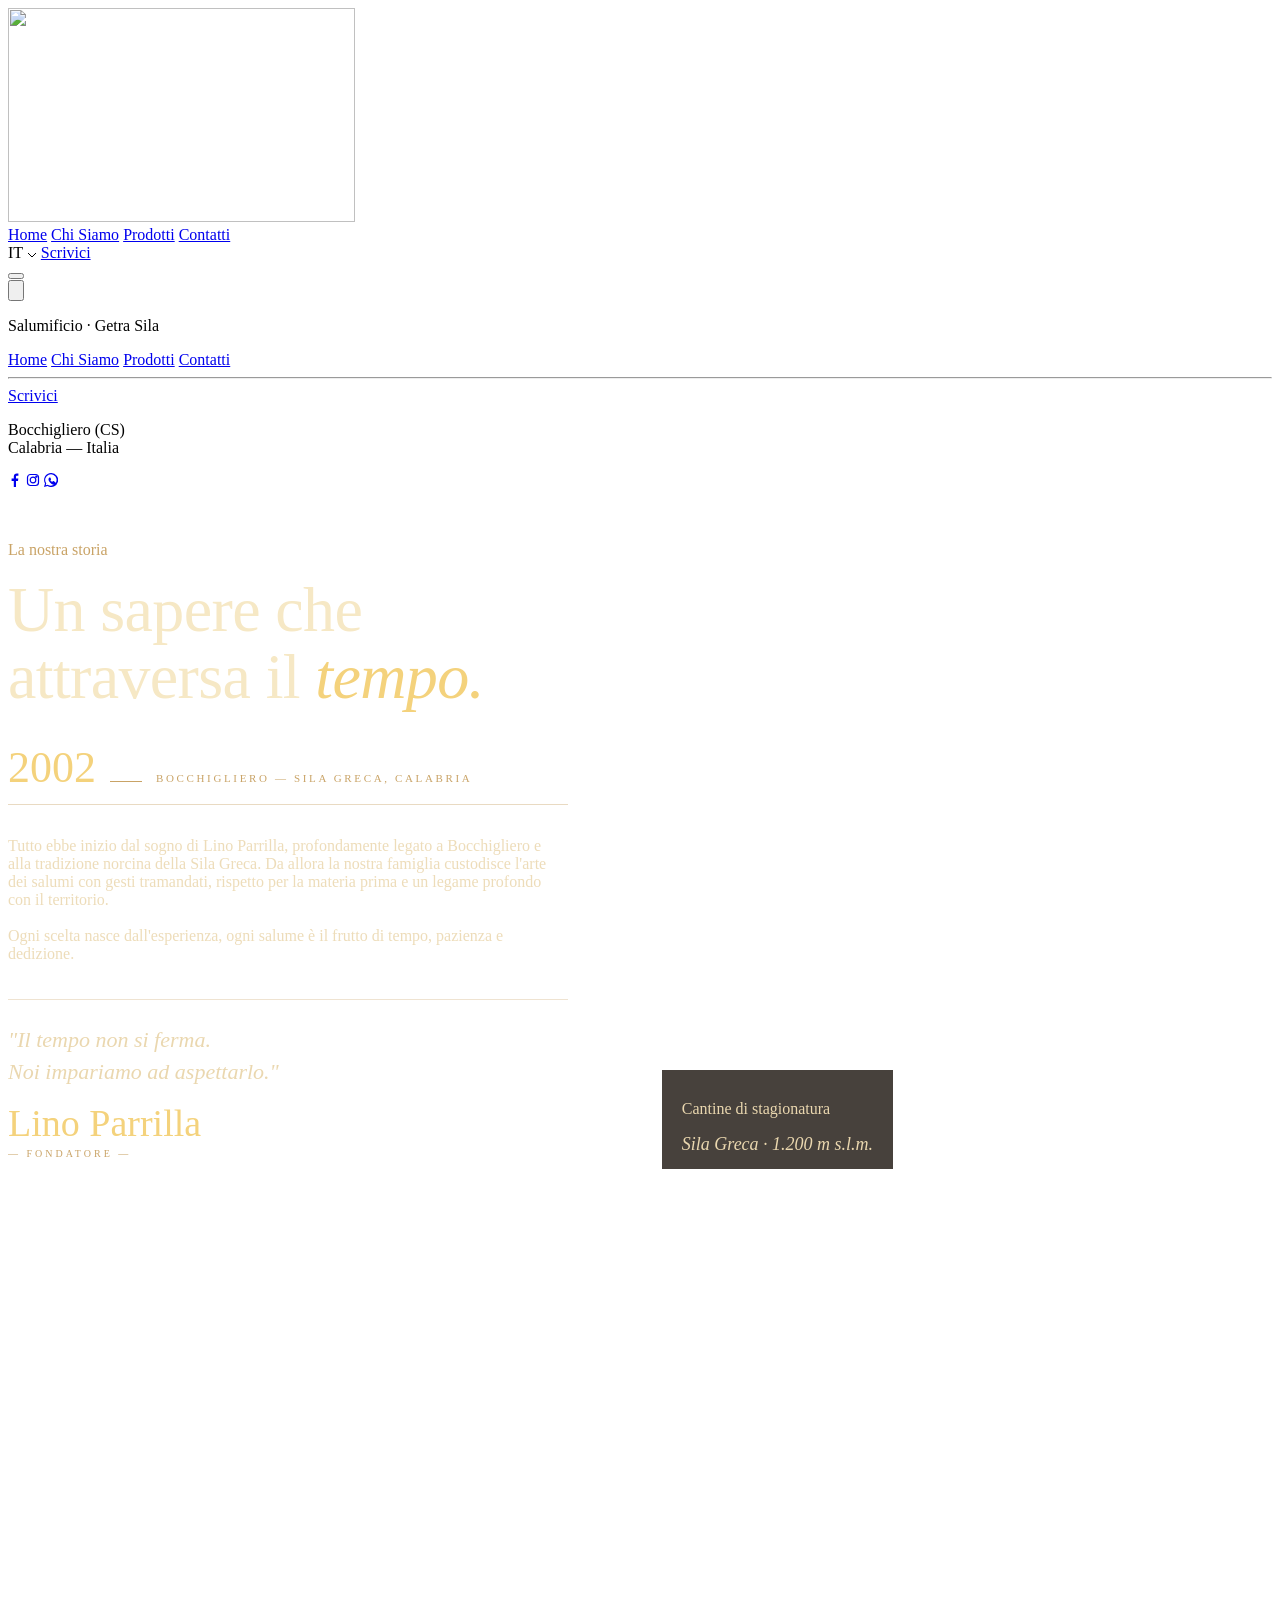
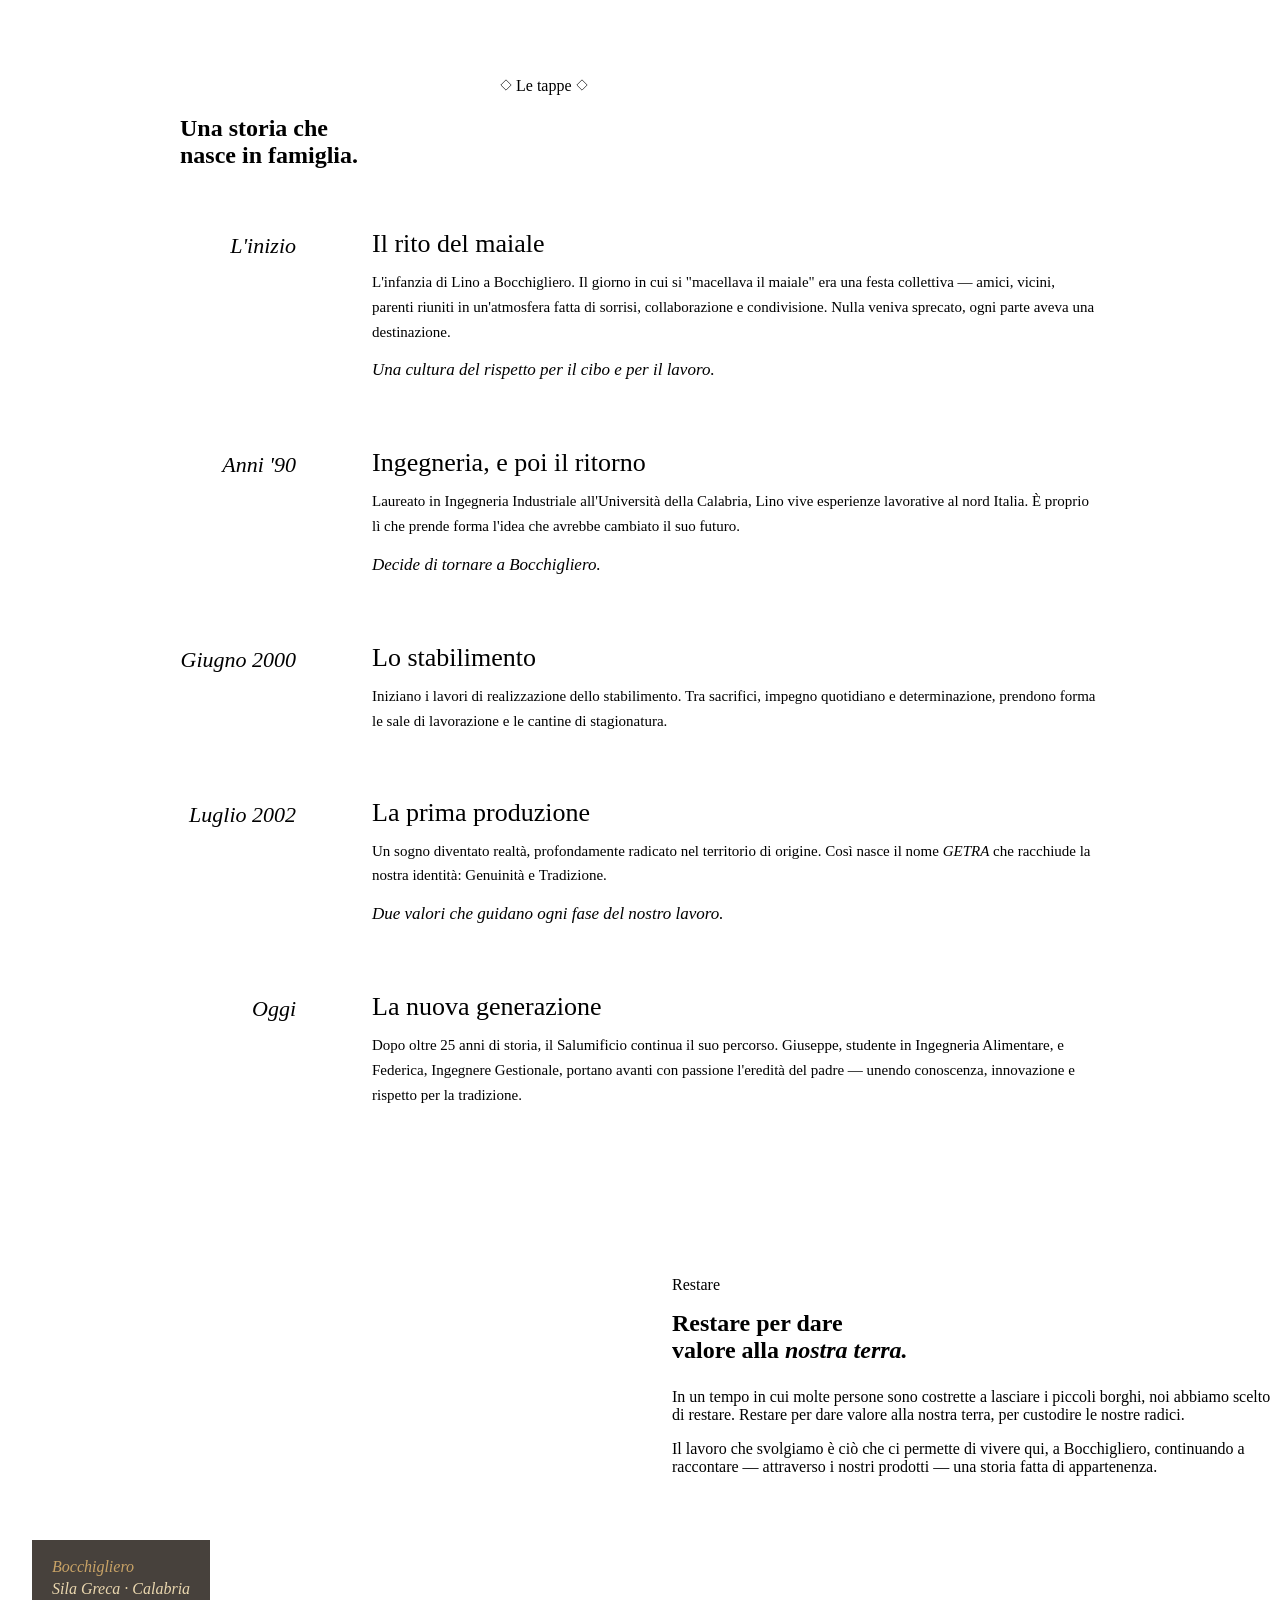
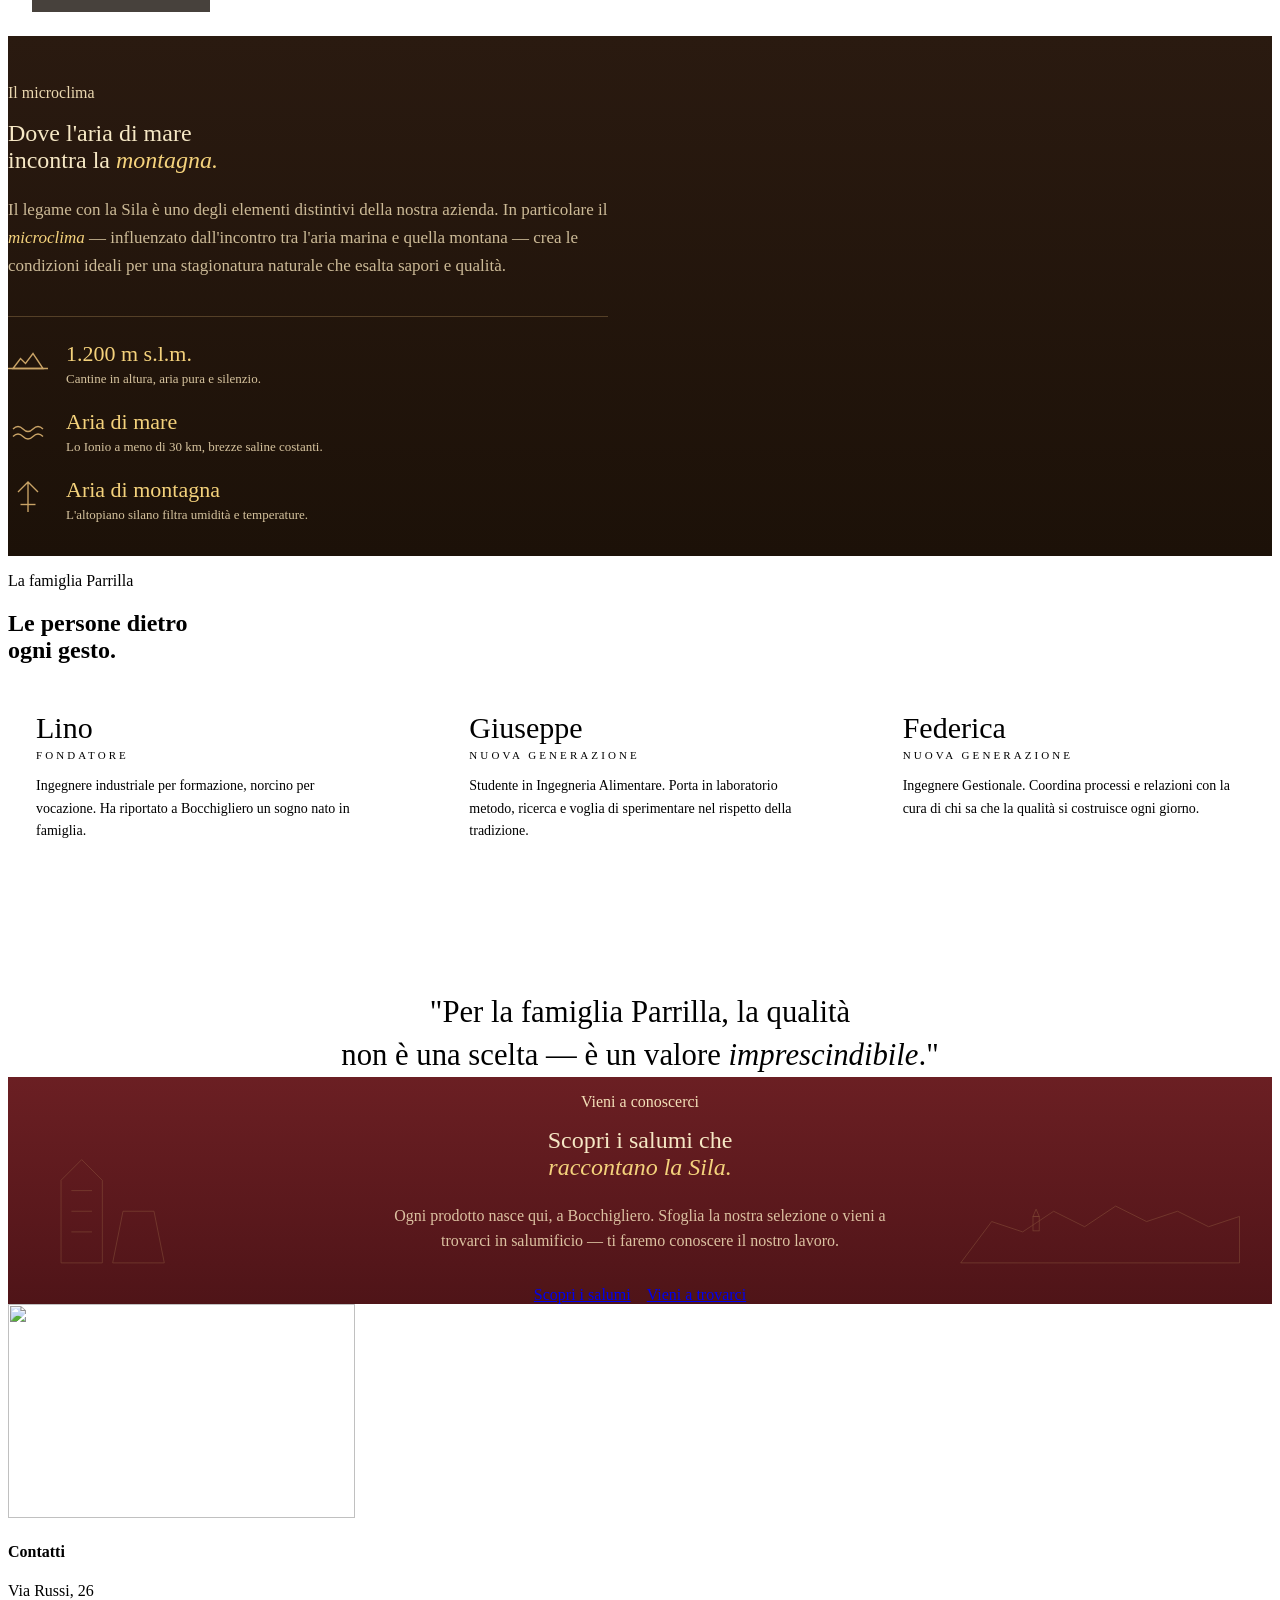
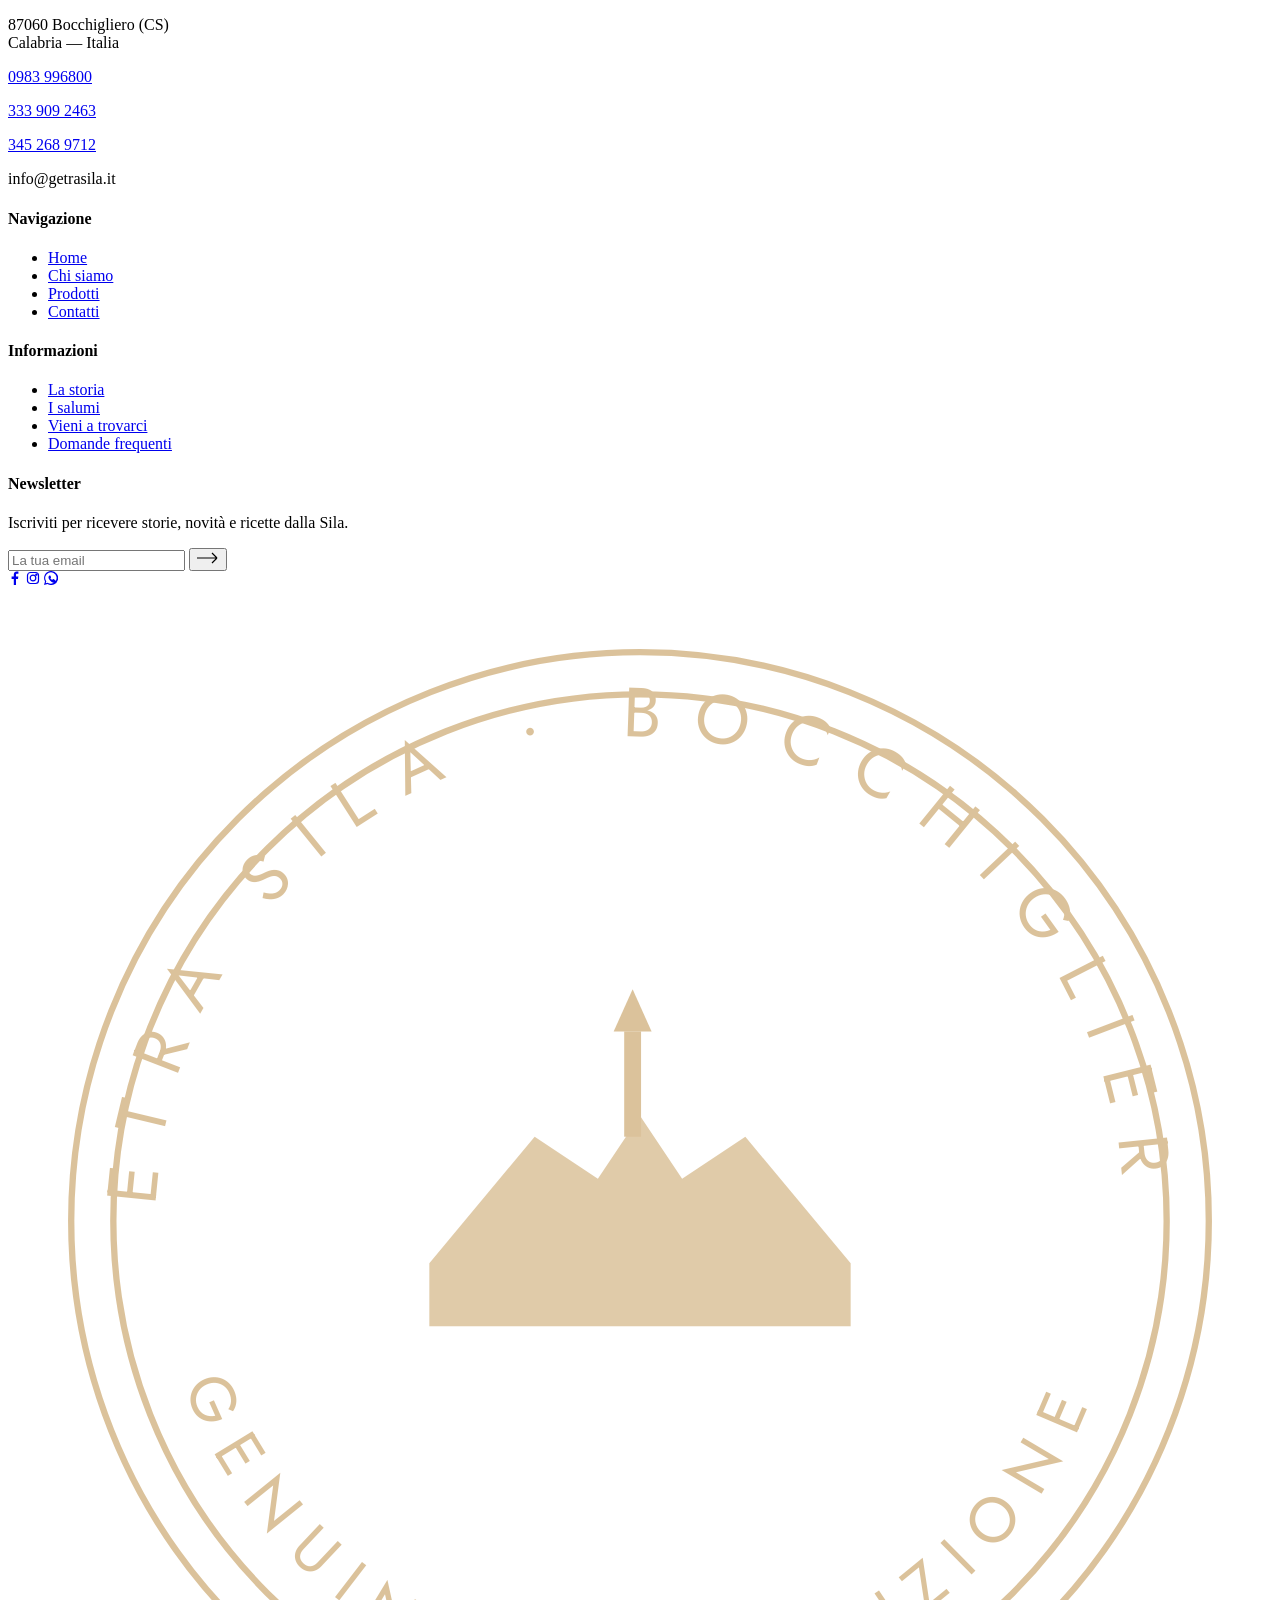
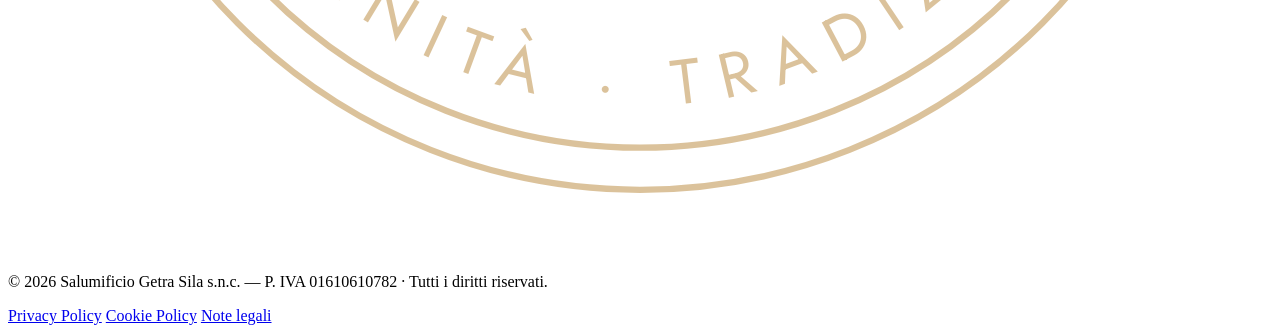
==== chi-siamo.html @ b1543b84 "Update contact information and social media links across multiple HTML files; change address and pho" ====
<!doctype html>
<html lang="it">
<head>
  <meta charset="utf-8" />
  <meta name="viewport" content="width=device-width, initial-scale=1" />
  <title>Chi Siamo — Salumificio Getra Sila</title>
  <link rel="preconnect" href="https://fonts.googleapis.com" />
  <link rel="preconnect" href="https://fonts.gstatic.com" crossorigin />
  <link href="https://fonts.googleapis.com/css2?family=Cormorant+Garamond:ital,wght@0,400;0,500;0,600;0,700;1,400;1,500;1,600&family=Jost:wght@300;400;500;600&family=Allura&display=swap" rel="stylesheet" />
  <link rel="stylesheet" href="styles.css" />
  <script src="image-slot.js"></script>
  <script src="menu.js" defer></script>
</head>
<body data-screen-label="02 Chi Siamo">

<!-- ========== TOPBAR (dark) ========== -->
<header class="topbar topbar--dark">
  <div class="topbar__inner">
    <a href="/" class="brand" aria-label="Salumificio Getra Sila — Home">
      <img src="img/prodotti/logo-getrasila.png" alt="" width="347" height="214" />
    </a>
    <nav class="nav">
      <a href="/" class="nav-link">Home</a>
      <a href="/chi-siamo" class="nav-link nav-link--active">Chi Siamo</a>
      <a href="/prodotti" class="nav-link">Prodotti</a>
      <a href="/contatti" class="nav-link">Contatti</a>
    </nav>
    <div class="topbar__right">
      <span class="lang">IT
        <svg width="10" height="6" viewBox="0 0 10 6" fill="none"><path d="M1 1l4 4 4-4" stroke="currentColor" stroke-width="1"/></svg>
      </span>
      <a href="/contatti" class="topbar__cta">Scrivici</a>
    </div>

    <button class="burger" type="button" aria-label="Apri menu" aria-expanded="false" aria-controls="mobile-menu">
      <span class="burger__lines"><span></span><span></span><span></span></span>
    </button>
  </div>
</header>

<div class="mobile-menu" id="mobile-menu" role="dialog" aria-modal="true" aria-label="Menu di navigazione" aria-hidden="true">
  <button class="mobile-menu__close" type="button" aria-label="Chiudi menu">
    <svg viewBox="0 0 24 24" fill="none" stroke="currentColor" stroke-width="1.4" stroke-linecap="round"><path d="M5 5l14 14M19 5L5 19"/></svg>
  </button>
  <div class="mobile-menu__inner">
    <p class="mobile-menu__eyebrow">Salumificio · Getra Sila</p>
    <nav class="mobile-menu__nav" aria-label="Menu principale">
      <a href="/">Home</a>
      <a href="/chi-siamo">Chi Siamo</a>
      <a href="/prodotti">Prodotti</a>
      <a href="/contatti">Contatti</a>
    </nav>
    <hr class="mobile-menu__divider" />
    <a href="/contatti" class="mobile-menu__cta">Scrivici</a>
    <p class="mobile-menu__addr">Bocchigliero (CS)<br/>Calabria — Italia</p>
    <div class="mobile-menu__socials">
      <a href="#" aria-label="Facebook"><svg width="14" height="14" viewBox="0 0 14 14" fill="currentColor"><path d="M8 14V8h2l.3-2.4H8V4c0-.7.2-1.2 1.2-1.2H10.4V.6C10.2.6 9.5.5 8.7.5c-1.7 0-2.9 1-2.9 3v2H3.6V8h2.2v6H8z"/></svg></a>
      <a href="#" aria-label="Instagram"><svg width="14" height="14" viewBox="0 0 14 14" fill="none" stroke="currentColor" stroke-width="1.2"><rect x="1.5" y="1.5" width="11" height="11" rx="3"/><circle cx="7" cy="7" r="2.8"/><circle cx="10.4" cy="3.6" r="0.6" fill="currentColor"/></svg></a>
      <a href="https://wa.me/393452689712" target="_blank" rel="noopener noreferrer" aria-label="WhatsApp"><svg width="14" height="14" viewBox="0 0 14 14" fill="currentColor"><path d="M7 0a7 7 0 00-6 10.5L0 14l3.6-1A7 7 0 107 0zm0 12.7a5.7 5.7 0 01-3-.8l-.2-.1-2.1.5.6-2-.2-.2A5.7 5.7 0 117 12.7zm3.3-4.3l-.8-.4c-.2-.1-.4-.2-.5 0-.2.2-.6.7-.7.8 0 .1-.1.1-.3 0-.6-.3-1.1-.6-1.5-1.3-.1-.2 0-.3.1-.4 0-.1.2-.3.3-.4 0-.1 0-.2.1-.3 0-.1 0-.2 0-.3l-.5-1.2c-.2-.3-.3-.3-.4-.3h-.4c-.1 0-.3 0-.5.2-.2.2-.7.7-.7 1.6 0 1 .7 1.9.8 2 .1.2 1.4 2.2 3.4 3 1.6.6 1.9.5 2.3.5.3 0 1-.4 1.2-.8.1-.4.1-.8.1-.8 0-.1-.2-.1-.4-.2z"/></svg></a>
    </div>
  </div>
</div>

<main>

<!-- ========== HERO ========== -->
<section class="cs-hero">
  <div class="cs-hero__inner">
    <div class="cs-hero__copy">
      <p class="eyebrow">La nostra storia</p>
      <h1>
        Un sapere che<br/>
        attraversa il <em>tempo.</em>
      </h1>

      <div class="cs-hero__year">
        <p class="cs-hero__year-num">2002</p>
        <span class="cs-hero__year-bar"></span>
        <p class="cs-hero__year-place">Bocchigliero — Sila Greca, Calabria</p>
      </div>

      <p class="lead">
        Tutto ebbe inizio dal sogno di Lino Parrilla, profondamente legato
        a Bocchigliero e alla tradizione norcina della Sila Greca.
        Da allora la nostra famiglia custodisce l'arte dei salumi
        con gesti tramandati, rispetto per la materia prima e
        un legame profondo con il territorio.
      </p>

      <p class="lead">
        Ogni scelta nasce dall'esperienza, ogni salume è il frutto
        di tempo, pazienza e dedizione.
      </p>

      <blockquote class="cs-quote">
        <p class="cs-quote__text">"Il tempo non si ferma.<br/>Noi impariamo ad aspettarlo."</p>
        <p class="cs-quote__sig script">Lino Parrilla</p>
        <p class="cs-quote__role">— Fondatore —</p>
      </blockquote>
    </div>

    <div class="cs-hero__art">
      <image-slot id="cs-hero" shape="rect" placeholder="Salumi in stagionatura"></image-slot>
      <!-- Sila label overlay -->
      <div class="cs-hero__overlay">
        <p class="eyebrow eyebrow--gold">Cantine di stagionatura</p>
        <p class="cs-hero__overlay-tag">Sila Greca · 1.200 m s.l.m.</p>
      </div>
    </div>
  </div>

  <!-- side botanical -->
  <svg class="botanical" style="left: 0; top: 300px; width: 140px; height: 480px; opacity: 0.18;" viewBox="0 0 160 600" fill="none">
    <g stroke="var(--sepia)" stroke-width="0.6" opacity="0.7">
      <path d="M 18 0 Q 50 80, 38 170 Q 26 260, 56 350 Q 86 440, 60 540 L 60 600"/>
      <g fill="var(--sepia)" stroke="none" opacity="0.45">
        <ellipse cx="38" cy="60" rx="16" ry="6" transform="rotate(40 38 60)"/>
        <ellipse cx="46" cy="110" rx="16" ry="6" transform="rotate(-20 46 110)"/>
        <ellipse cx="34" cy="160" rx="16" ry="6" transform="rotate(40 34 160)"/>
        <ellipse cx="48" cy="220" rx="16" ry="6" transform="rotate(-25 48 220)"/>
        <ellipse cx="40" cy="280" rx="16" ry="6" transform="rotate(35 40 280)"/>
        <ellipse cx="58" cy="340" rx="16" ry="6" transform="rotate(-10 58 340)"/>
        <ellipse cx="62" cy="400" rx="16" ry="6" transform="rotate(30 62 400)"/>
        <ellipse cx="50" cy="460" rx="16" ry="6" transform="rotate(-20 50 460)"/>
        <ellipse cx="62" cy="520" rx="16" ry="6" transform="rotate(20 62 520)"/>
      </g>
    </g>
  </svg>
</section>

<!-- ========== TIMELINE ========== -->
<section class="timeline">
  <div class="timeline__inner">
    <div class="section-head">
      <div class="diamond-divider" style="max-width: 280px; margin: 0 auto;">
        <svg width="12" height="12" viewBox="0 0 14 14"><path d="M7 1l6 6-6 6-6-6z" stroke="currentColor" stroke-width="0.8" fill="none"/></svg>
        <span class="eyebrow">Le tappe</span>
        <svg width="12" height="12" viewBox="0 0 14 14"><path d="M7 1l6 6-6 6-6-6z" stroke="currentColor" stroke-width="0.8" fill="none"/></svg>
      </div>
      <h2>Una storia che<br/>nasce in famiglia.</h2>
    </div>

    <div class="timeline__rail">
      <div class="tl-step">
        <div class="tl-step__year">L'inizio</div>
        <div class="tl-step__dot"></div>
        <div class="tl-step__body">
          <h3>Il rito del maiale</h3>
          <p>L'infanzia di Lino a Bocchigliero. Il giorno in cui si "macellava il maiale" era una festa collettiva — amici, vicini, parenti riuniti in un'atmosfera fatta di sorrisi, collaborazione e condivisione. Nulla veniva sprecato, ogni parte aveva una destinazione.</p>
          <p class="tl-step__cap">Una cultura del rispetto per il cibo e per il lavoro.</p>
        </div>
      </div>

      <div class="tl-step">
        <div class="tl-step__year">Anni '90</div>
        <div class="tl-step__dot"></div>
        <div class="tl-step__body">
          <h3>Ingegneria, e poi il ritorno</h3>
          <p>Laureato in Ingegneria Industriale all'Università della Calabria, Lino vive esperienze lavorative al nord Italia. È proprio lì che prende forma l'idea che avrebbe cambiato il suo futuro.</p>
          <p class="tl-step__cap">Decide di tornare a Bocchigliero.</p>
        </div>
      </div>

      <div class="tl-step">
        <div class="tl-step__year">Giugno 2000</div>
        <div class="tl-step__dot"></div>
        <div class="tl-step__body">
          <h3>Lo stabilimento</h3>
          <p>Iniziano i lavori di realizzazione dello stabilimento. Tra sacrifici, impegno quotidiano e determinazione, prendono forma le sale di lavorazione e le cantine di stagionatura.</p>
        </div>
      </div>

      <div class="tl-step tl-step--milestone">
        <div class="tl-step__year">Luglio 2002</div>
        <div class="tl-step__dot"></div>
        <div class="tl-step__body">
          <h3>La prima produzione</h3>
          <p>Un sogno diventato realtà, profondamente radicato nel territorio di origine. Così nasce il nome <em>GETRA</em> che racchiude la nostra identità: <strong>Ge</strong>nuinità e <strong>Tra</strong>dizione.</p>
          <p class="tl-step__cap">Due valori che guidano ogni fase del nostro lavoro.</p>
        </div>
      </div>

      <div class="tl-step">
        <div class="tl-step__year">Oggi</div>
        <div class="tl-step__dot"></div>
        <div class="tl-step__body">
          <h3>La nuova generazione</h3>
          <p>Dopo oltre 25 anni di storia, il Salumificio continua il suo percorso. <strong>Giuseppe</strong>, studente in Ingegneria Alimentare, e <strong>Federica</strong>, Ingegnere Gestionale, portano avanti con passione l'eredità del padre — unendo conoscenza, innovazione e rispetto per la tradizione.</p>
        </div>
      </div>
    </div>
  </div>
</section>

<!-- ========== RESTARE ========== -->
<section class="restare">
  <div class="restare__inner">
    <div class="restare__art">
      <image-slot id="cs-village" shape="rect" placeholder="Bocchigliero · vista del borgo"></image-slot>
      <div class="restare__caption">
        <p class="eyebrow eyebrow--gold">Bocchigliero</p>
        <p>Sila Greca · Calabria</p>
      </div>
    </div>
    <div class="restare__copy">
      <p class="eyebrow">Restare</p>
      <h2>
        Restare per dare<br/>
        valore alla <em>nostra terra.</em>
      </h2>
      <p class="lead">
        In un tempo in cui molte persone sono costrette a lasciare i piccoli
        borghi, noi abbiamo scelto di restare. Restare per dare valore alla
        nostra terra, per custodire le nostre radici.
      </p>
      <p class="lead">
        Il lavoro che svolgiamo è ciò che ci permette di vivere qui,
        a Bocchigliero, continuando a raccontare — attraverso i nostri
        prodotti — una storia fatta di appartenenza.
      </p>
    </div>
  </div>
</section>

<!-- ========== TERRITORIO (dark) ========== -->
<section class="territorio">
  <div class="territorio__inner">
    <div class="territorio__copy">
      <p class="eyebrow eyebrow--gold">Il microclima</p>
      <h2>Dove l'aria di mare<br/>incontra la <em>montagna.</em></h2>
      <p class="territorio__lead">
        Il legame con la Sila è uno degli elementi distintivi della
        nostra azienda. In particolare il <em>microclima</em> — influenzato
        dall'incontro tra l'aria marina e quella montana — crea le
        condizioni ideali per una stagionatura naturale che esalta
        sapori e qualità.
      </p>

      <div class="territorio__points">
        <div class="terr-point">
          <span class="terr-point__icon">
            <svg viewBox="0 0 32 32" fill="none" stroke="currentColor" stroke-width="1.1">
              <path d="M4 22 L 10 14 L 14 18 L 20 10 L 24 16 L 28 22 Z"/>
              <line x1="0" y1="22" x2="32" y2="22"/>
            </svg>
          </span>
          <div>
            <p class="terr-point__title">1.200 m s.l.m.</p>
            <p class="terr-point__cap">Cantine in altura, aria pura e silenzio.</p>
          </div>
        </div>
        <div class="terr-point">
          <span class="terr-point__icon">
            <svg viewBox="0 0 32 32" fill="none" stroke="currentColor" stroke-width="1.1">
              <path d="M4 16 Q 8 12, 12 16 T 20 16 T 28 16"/>
              <path d="M4 22 Q 8 18, 12 22 T 20 22 T 28 22"/>
            </svg>
          </span>
          <div>
            <p class="terr-point__title">Aria di mare</p>
            <p class="terr-point__cap">Lo Ionio a meno di 30 km, brezze saline costanti.</p>
          </div>
        </div>
        <div class="terr-point">
          <span class="terr-point__icon">
            <svg viewBox="0 0 32 32" fill="none" stroke="currentColor" stroke-width="1.1">
              <path d="M16 4 L 16 28 M 8 12 L 16 4 L 24 12"/>
              <path d="M 10 22 L 22 22"/>
            </svg>
          </span>
          <div>
            <p class="terr-point__title">Aria di montagna</p>
            <p class="terr-point__cap">L'altopiano silano filtra umidità e temperature.</p>
          </div>
        </div>
      </div>
    </div>

    <div class="territorio__art">
      <image-slot id="cs-territory" shape="rect" placeholder="Paesaggio Sila · faggete e altopiano"></image-slot>
    </div>
  </div>
</section>

<!-- ========== FAMIGLIA ========== -->
<section class="famiglia">
  <div class="famiglia__inner">
    <div class="section-head">
      <p class="eyebrow">La famiglia Parrilla</p>
      <h2>Le persone dietro<br/>ogni gesto.</h2>
    </div>

    <div class="famiglia__grid">
      <article class="person">
        <image-slot id="p-lino" shape="rect" placeholder="Lino Parrilla"></image-slot>
        <div class="person__body">
          <h3>Lino</h3>
          <p class="person__role">Fondatore</p>
          <p>Ingegnere industriale per formazione, norcino per vocazione. Ha riportato a Bocchigliero un sogno nato in famiglia.</p>
        </div>
      </article>
      <article class="person">
        <image-slot id="p-giuseppe" shape="rect" placeholder="Giuseppe Parrilla"></image-slot>
        <div class="person__body">
          <h3>Giuseppe</h3>
          <p class="person__role">Nuova generazione</p>
          <p>Studente in Ingegneria Alimentare. Porta in laboratorio metodo, ricerca e voglia di sperimentare nel rispetto della tradizione.</p>
        </div>
      </article>
      <article class="person">
        <image-slot id="p-federica" shape="rect" placeholder="Federica Parrilla"></image-slot>
        <div class="person__body">
          <h3>Federica</h3>
          <p class="person__role">Nuova generazione</p>
          <p>Ingegnere Gestionale. Coordina processi e relazioni con la cura di chi sa che la qualità si costruisce ogni giorno.</p>
        </div>
      </article>
    </div>

    <p class="famiglia__motto">
      "Per la famiglia Parrilla, la qualità<br/>non è una scelta — è un valore <em>imprescindibile</em>."
    </p>
  </div>
</section>

<!-- ========== CTA ========== -->
<section class="cta-band">
  <svg class="cta-band__art cta-band__art--left" viewBox="0 0 320 220" fill="none">
    <g stroke="#c9a366" stroke-width="0.7" opacity="0.55">
      <path d="M40 180 L 40 100 L 60 80 L 80 100 L 80 180 Z"/>
      <path d="M 50 110 H 70 M 50 130 H 70 M 50 150 H 70"/>
      <path d="M 90 180 L 100 130 L 130 130 L 140 180 Z"/>
    </g>
  </svg>
  <svg class="cta-band__art cta-band__art--right" viewBox="0 0 320 220" fill="none">
    <g stroke="#c9a366" stroke-width="0.7" opacity="0.55">
      <path d="M30 180 L 60 140 L 90 150 L 120 130 L 150 145 L 180 125 L 210 140 L 240 130 L 270 145 L 300 135 L 300 180 Z"/>
      <rect x="100" y="135" width="6" height="14"/>
      <polygon points="100,135 103,128 106,135"/>
    </g>
  </svg>
  <div class="cta-band__inner">
    <p class="eyebrow eyebrow--gold">Vieni a conoscerci</p>
    <h2>Scopri i salumi che<br/><em>raccontano la Sila.</em></h2>
    <p class="cta-band__lead">
      Ogni prodotto nasce qui, a Bocchigliero. Sfoglia la nostra
      selezione o vieni a trovarci in salumificio — ti faremo
      conoscere il nostro lavoro.
    </p>
    <div class="cta-band__ctas">
      <a href="/prodotti" class="btn btn--cream">Scopri i salumi</a>
      <a href="/contatti" class="btn">Vieni a trovarci</a>
    </div>
  </div>
</section>

</main>

<!-- ========== FOOTER ========== -->
<footer class="site-footer">
  <div class="footer-grid">
    <div>
      <a href="/" class="brand" aria-label="Salumificio Getra Sila — Home">
        <img src="img/prodotti/logo-getrasila.png" alt="" width="347" height="214" />
      </a>
    </div>
    <div class="footer-col">
      <h4>Contatti</h4>
      <p>Via Russi, 26</p>
      <p>87060 Bocchigliero (CS)<br/>Calabria — Italia</p>
      <p style="margin-top: 12px;"><a href="tel:+390983996800">0983 996800</a></p>
      <p><a href="tel:+393339092463">333 909 2463</a></p>
      <p><a href="tel:+393452689712">345 268 9712</a></p>
      <p>info@getrasila.it</p>
    </div>
    <div class="footer-col">
      <h4>Navigazione</h4>
      <ul>
        <li><a href="/">Home</a></li>
        <li><a href="/chi-siamo">Chi siamo</a></li>
        <li><a href="/prodotti">Prodotti</a></li>
        <li><a href="/contatti">Contatti</a></li>
      </ul>
    </div>
    <div class="footer-col">
      <h4>Informazioni</h4>
      <ul>
        <li><a href="/chi-siamo">La storia</a></li>
        <li><a href="/prodotti">I salumi</a></li>
        <li><a href="/contatti">Vieni a trovarci</a></li>
        <li><a href="/contatti">Domande frequenti</a></li>
      </ul>
    </div>
    <div class="footer-col">
      <h4>Newsletter</h4>
      <p>Iscriviti per ricevere storie, novità e ricette dalla Sila.</p>
      <form class="newsletter" onsubmit="event.preventDefault();">
        <input type="email" placeholder="La tua email" />
        <button type="submit" aria-label="Iscriviti">
          <svg width="22" height="14" viewBox="0 0 22 14" fill="none"><path d="M0 7h20m0 0L15 2m5 5l-5 5" stroke="currentColor" stroke-width="1.2"/></svg>
        </button>
      </form>
      <div class="socials">
        <a href="#" aria-label="Facebook"><svg width="14" height="14" viewBox="0 0 14 14" fill="currentColor"><path d="M8 14V8h2l.3-2.4H8V4c0-.7.2-1.2 1.2-1.2H10.4V.6C10.2.6 9.5.5 8.7.5c-1.7 0-2.9 1-2.9 3v2H3.6V8h2.2v6H8z"/></svg></a>
        <a href="#" aria-label="Instagram"><svg width="14" height="14" viewBox="0 0 14 14" fill="none" stroke="currentColor" stroke-width="1.2"><rect x="1.5" y="1.5" width="11" height="11" rx="3"/><circle cx="7" cy="7" r="2.8"/><circle cx="10.4" cy="3.6" r="0.6" fill="currentColor"/></svg></a>
        <a href="https://wa.me/393452689712" target="_blank" rel="noopener noreferrer" aria-label="WhatsApp"><svg width="14" height="14" viewBox="0 0 14 14" fill="currentColor"><path d="M7 0a7 7 0 00-6 10.5L0 14l3.6-1A7 7 0 107 0zm0 12.7a5.7 5.7 0 01-3-.8l-.2-.1-2.1.5.6-2-.2-.2A5.7 5.7 0 117 12.7zm3.3-4.3l-.8-.4c-.2-.1-.4-.2-.5 0-.2.2-.6.7-.7.8 0 .1-.1.1-.3 0-.6-.3-1.1-.6-1.5-1.3-.1-.2 0-.3.1-.4 0-.1.2-.3.3-.4 0-.1 0-.2.1-.3 0-.1 0-.2 0-.3l-.5-1.2c-.2-.3-.3-.3-.4-.3h-.4c-.1 0-.3 0-.5.2-.2.2-.7.7-.7 1.6 0 1 .7 1.9.8 2 .1.2 1.4 2.2 3.4 3 1.6.6 1.9.5 2.3.5.3 0 1-.4 1.2-.8.1-.4.1-.8.1-.8 0-.1-.2-.1-.4-.2z"/></svg></a>
      </div>
    </div>
  </div>
  <div class="footer-stamp">
    <svg viewBox="0 0 120 120">
      <g fill="none" stroke="#c9a366" stroke-width="0.6" opacity="0.65">
        <circle cx="60" cy="60" r="54"/>
        <circle cx="60" cy="60" r="50"/>
        <defs>
          <path id="fstamp-t" d="M 14 60 A 46 46 0 0 1 106 60" fill="none"/>
          <path id="fstamp-b" d="M 14 60 A 46 46 0 0 0 106 60" fill="none"/>
        </defs>
        <text font-family="Jost" font-size="6.6" letter-spacing="2.8" fill="#c9a366" stroke="none">
          <textPath href="#fstamp-t" startOffset="50%" text-anchor="middle">GETRA SILA · BOCCHIGLIERO</textPath>
        </text>
        <text font-family="Jost" font-size="6" letter-spacing="2" fill="#c9a366" stroke="none">
          <textPath href="#fstamp-b" startOffset="50%" text-anchor="middle">GENUINITÀ · TRADIZIONE</textPath>
        </text>
        <g fill="#c9a366" stroke="none">
          <path d="M 40 64 L 50 52 L 56 56 L 60 50 L 64 56 L 70 52 L 80 64 L 80 70 L 40 70 Z" opacity="0.85"/>
          <rect x="58.5" y="42" width="1.6" height="10"/>
          <polygon points="57.5,42 59.3,38 61.1,42"/>
        </g>
      </g>
    </svg>
  </div>
  <div class="footer-bottom">
    <p>© 2026 Salumificio Getra Sila s.n.c. — P. IVA 01610610782 · Tutti i diritti riservati.</p>
    <div class="legal">
      <a href="#">Privacy Policy</a>
      <a href="#">Cookie Policy</a>
      <a href="#">Note legali</a>
    </div>
  </div>
</footer>

<style>
/* ===== Chi Siamo specific ===== */
.cs-hero {
  background: linear-gradient(180deg, var(--dark) 0%, var(--dark-soft) 100%);
  color: #ead7af;
  min-height: calc(100vh - var(--topbar-h));
  position: relative;
  overflow: hidden;
}
.cs-hero__inner {
  max-width: var(--maxw); margin: 0 auto;
  padding: 60px var(--gutter) 80px;
  display: grid;
  grid-template-columns: 0.95fr 1.05fr;
  gap: 56px;
  align-items: center;
  position: relative;
  z-index: 2;
}
.cs-hero__copy { color: #ead7af; max-width: 560px; }
.cs-hero__copy .eyebrow { color: #c9a366; }
.cs-hero__copy h1 {
  color: #f6e8c5;
  font-size: clamp(40px, 5vw, 78px);
  font-weight: 500;
  line-height: 1.04;
  letter-spacing: -0.01em;
  margin: 18px 0 36px;
}
.cs-hero__copy h1 em { color: #f4d27c; font-style: italic; font-weight: 500; }
.cs-hero__copy .lead {
  color: rgba(234, 215, 175, 0.88);
  margin-bottom: 18px;
}
.cs-hero__year {
  display: flex; align-items: baseline; gap: 14px;
  margin: 0 0 32px;
  padding-bottom: 14px;
  border-bottom: 1px solid rgba(201, 163, 102, 0.4);
}
.cs-hero__year-num {
  font-family: var(--ff-display);
  font-size: 44px;
  font-weight: 500;
  color: #f4d27c;
  margin: 0;
  line-height: 1;
}
.cs-hero__year-bar { flex: 0 0 32px; height: 1px; background: #c9a366; }
.cs-hero__year-place {
  font-family: var(--ff-label);
  font-size: 11px;
  letter-spacing: 0.24em;
  text-transform: uppercase;
  color: #c9a366;
  margin: 0;
}

.cs-quote {
  margin: 36px 0 0;
  padding: 24px 0 0;
  border: 0;
  border-top: 1px solid rgba(201, 163, 102, 0.3);
}
.cs-quote__text {
  font-family: var(--ff-display);
  font-style: italic;
  font-size: 22px;
  line-height: 1.45;
  color: #ead7af;
  margin: 0 0 16px;
}
.cs-quote__sig {
  font-size: 38px;
  color: #f4d27c;
  margin: 0;
  line-height: 1;
}
.cs-quote__role {
  font-family: var(--ff-label);
  font-size: 10px;
  letter-spacing: 0.3em;
  text-transform: uppercase;
  color: #c9a366;
  margin: 6px 0 0;
}

.cs-hero__art {
  position: relative;
  height: 78vh;
  min-height: 600px;
}
.cs-hero__art image-slot { width: 100%; height: 100%; }
.cs-hero__overlay {
  position: absolute;
  bottom: 24px; left: 24px;
  background: rgba(20, 12, 6, 0.78);
  padding: 14px 20px;
  border-left: 2px solid var(--gold-soft);
}
.cs-hero__overlay-tag {
  font-family: var(--ff-display);
  font-style: italic;
  font-size: 18px;
  color: #ead7af;
  margin: 4px 0 0;
}

/* ===== Timeline ===== */
.timeline {
  padding: clamp(80px, 9vw, 140px) var(--gutter);
  background: var(--bg-cream);
  position: relative;
}
.timeline__inner { max-width: 920px; margin: 0 auto; }
.timeline__rail {
  position: relative;
  margin-top: 60px;
  padding-left: 0;
}
.timeline__rail::before {
  content: "";
  position: absolute;
  left: 152px; top: 12px; bottom: 12px;
  width: 1px;
  background: var(--sepia-line);
}
.tl-step {
  display: grid;
  grid-template-columns: 140px 24px 1fr;
  gap: 0;
  align-items: flex-start;
  padding-bottom: 56px;
  position: relative;
}
.tl-step:last-child { padding-bottom: 0; }
.tl-step__year {
  font-family: var(--ff-display);
  font-style: italic;
  font-size: 22px;
  color: var(--wine);
  text-align: right;
  padding-right: 24px;
  padding-top: 4px;
}
.tl-step__dot {
  width: 14px; height: 14px;
  background: var(--bg-cream);
  border: 1px solid var(--sepia);
  transform: rotate(45deg);
  margin: 10px auto 0;
  position: relative;
  z-index: 1;
}
.tl-step--milestone .tl-step__dot {
  background: var(--wine);
  border-color: var(--wine);
}
.tl-step__body { padding-left: 28px; }
.tl-step__body h3 {
  font-size: 26px;
  margin: 0 0 12px;
  font-weight: 500;
  line-height: 1.12;
}
.tl-step__body p {
  margin: 0 0 8px;
  color: var(--ink-soft);
  line-height: 1.65;
  font-size: 15px;
}
.tl-step__body p em { color: var(--wine); font-style: italic; }
.tl-step__body p strong { font-weight: 500; color: var(--ink); }
.tl-step__cap {
  font-family: var(--ff-display);
  font-style: italic;
  color: var(--wine) !important;
  font-size: 17px !important;
  margin-top: 12px !important;
}

/* ===== Restare ===== */
.restare {
  padding: clamp(80px, 9vw, 130px) var(--gutter);
  background: var(--bg-cream-warm);
  position: relative;
  border-top: 1px solid var(--sepia-line);
  border-bottom: 1px solid var(--sepia-line);
}
.restare__inner {
  max-width: var(--maxw); margin: 0 auto;
  display: grid;
  grid-template-columns: 1fr 1fr;
  gap: clamp(40px, 5vw, 96px);
  align-items: center;
}
.restare__art {
  position: relative;
  height: 520px;
}
.restare__art image-slot { width: 100%; height: 100%; }
.restare__caption {
  position: absolute;
  bottom: 24px; left: 24px;
  background: rgba(20, 12, 6, 0.78);
  padding: 14px 20px;
  color: #ead7af;
}
.restare__caption .eyebrow { color: #c9a366; }
.restare__caption p { margin: 4px 0 0; font-family: var(--ff-display); font-style: italic; font-size: 16px; }
.restare__copy h2 { margin: 16px 0 24px; }
.restare__copy h2 em { color: var(--wine); font-style: italic; }
.restare__copy .lead { margin-bottom: 16px; }

/* ===== Territorio ===== */
.territorio {
  background: linear-gradient(180deg, #2a1a10 0%, #1c1108 100%);
  color: #ead7af;
  padding: clamp(80px, 9vw, 140px) var(--gutter);
  position: relative;
  overflow: hidden;
}
.territorio__inner {
  max-width: var(--maxw); margin: 0 auto;
  display: grid;
  grid-template-columns: 1fr 1fr;
  gap: clamp(40px, 5vw, 96px);
  align-items: center;
}
.territorio__copy h2 { color: #f6e8c5; margin: 18px 0 22px; font-weight: 500; }
.territorio__copy h2 em { color: #f4d27c; font-style: italic; }
.territorio__lead {
  color: rgba(234, 215, 175, 0.85);
  font-size: 17px; line-height: 1.65;
  margin-bottom: 36px;
}
.territorio__lead em { color: #f4d27c; font-style: italic; }
.territorio__points {
  display: flex; flex-direction: column;
  gap: 22px;
  padding-top: 24px;
  border-top: 1px solid rgba(201, 163, 102, 0.3);
}
.terr-point { display: flex; gap: 18px; align-items: flex-start; }
.terr-point__icon {
  flex: 0 0 40px; color: #c9a366;
}
.terr-point__icon svg { width: 40px; height: 40px; }
.terr-point__title {
  font-family: var(--ff-display);
  font-size: 22px;
  color: #f4d27c;
  margin: 0 0 4px;
}
.terr-point__cap {
  font-size: 13px;
  color: #d6c39e;
  margin: 0;
}
.territorio__art { height: 520px; position: relative; }
.territorio__art image-slot { width: 100%; height: 100%; }

/* ===== Famiglia ===== */
.famiglia {
  padding: clamp(80px, 9vw, 140px) var(--gutter);
  background: var(--bg-cream);
}
.famiglia__inner { max-width: var(--maxw); margin: 0 auto; }
.famiglia__grid {
  display: grid;
  grid-template-columns: repeat(3, 1fr);
  gap: 36px;
  margin-bottom: 80px;
}
.person { background: var(--bg-cream-soft); border: 1px solid var(--sepia-line); }
.person image-slot { width: 100%; height: 360px; --slot-bg: #2a1d13; }
.person__body { padding: 28px; }
.person__body h3 { font-size: 30px; margin: 0 0 4px; font-weight: 500; }
.person__role {
  font-family: var(--ff-label);
  font-size: 11px;
  letter-spacing: 0.28em;
  text-transform: uppercase;
  color: var(--wine);
  margin: 0 0 14px;
}
.person__body p:last-child { margin: 0; color: var(--ink-mute); font-size: 14px; line-height: 1.6; }
.famiglia__motto {
  font-family: var(--ff-display);
  text-align: center;
  font-size: clamp(22px, 2.4vw, 32px);
  color: var(--ink);
  line-height: 1.4;
  max-width: 760px;
  margin: 0 auto;
  padding: 40px 0 0;
  border-top: 1px solid var(--sepia-line);
}
.famiglia__motto em { color: var(--wine); font-style: italic; }

/* ===== CTA band (shared) ===== */
.cta-band {
  background: linear-gradient(180deg, #6b1f23 0%, #4f1418 100%);
  color: #f3dfb8;
  padding: clamp(60px, 7vw, 110px) var(--gutter);
  position: relative;
  overflow: hidden;
}
.cta-band__art { position: absolute; top: 0; height: 100%; opacity: 0.55; }
.cta-band__art--left { left: 0; width: 28%; }
.cta-band__art--right { right: 0; width: 28%; }
.cta-band__inner { max-width: 760px; margin: 0 auto; text-align: center; position: relative; z-index: 2; }
.cta-band h2 { color: #f6e8c5; margin: 16px 0 22px; font-weight: 500; }
.cta-band h2 em { color: #f4d27c; font-style: italic; }
.cta-band__lead { color: rgba(243, 223, 184, 0.85); font-size: 16px; max-width: 540px; margin: 0 auto 32px; line-height: 1.6; }
.cta-band__ctas { display: flex; gap: 16px; justify-content: center; flex-wrap: wrap; }

/* ===== Responsive ===== */
@media (max-width: 880px) {
  .cs-hero { min-height: auto; }
  .cs-hero__inner { grid-template-columns: 1fr; gap: 32px; padding: 40px var(--gutter) 56px; }
  .cs-hero__copy { max-width: 100%; }
  .cs-hero__copy h1 { font-size: clamp(36px, 9vw, 56px); margin: 14px 0 24px; }
  .cs-hero__year { flex-wrap: wrap; gap: 10px; margin-bottom: 24px; }
  .cs-hero__year-num { font-size: 36px; }
  .cs-hero__year-place { letter-spacing: 0.18em; line-height: 1.5; }
  .cs-hero__art { height: min(50vh, 400px); min-height: 280px; }
  .cs-quote__text { font-size: clamp(18px, 4.5vw, 22px); }
  .cs-quote__sig { font-size: clamp(28px, 7vw, 38px); }

  .timeline { padding: clamp(56px, 8vw, 80px) var(--gutter); }
  .timeline__rail::before { left: 12px; }
  .tl-step { grid-template-columns: 12px 1fr; column-gap: 24px; padding-bottom: 32px; }
  .tl-step__year { grid-column: 2; text-align: left; padding-right: 0; padding-bottom: 8px; }
  .tl-step__dot { grid-column: 1; grid-row: 1 / span 2; margin: 8px 0 0; }
  .tl-step__body { grid-column: 2; padding-left: 0; }

  .restare__inner, .territorio__inner { grid-template-columns: 1fr; gap: 32px; }
  .restare__copy { order: -1; }
  .restare__art, .territorio__art { height: min(400px, 50vh); min-height: 280px; }

  .famiglia__grid { grid-template-columns: 1fr; gap: 24px; margin-bottom: 48px; }
  .person image-slot { height: min(300px, 45vh); }
  .person__body { padding: 22px; }
  .person__body h3 { font-size: clamp(26px, 6vw, 30px); }
  .famiglia__motto { padding-top: 32px; font-size: clamp(20px, 5vw, 28px); }
}

@media (max-width: 600px) {
  .cs-hero__inner { padding: 32px var(--gutter) 48px; }
  .cs-hero__art { height: min(45vh, 320px); min-height: 240px; }
  .restare__art, .territorio__art { height: min(320px, 45vh); min-height: 240px; }
  .tl-step { padding-bottom: 24px; }
}
</style>

</body>
</html>
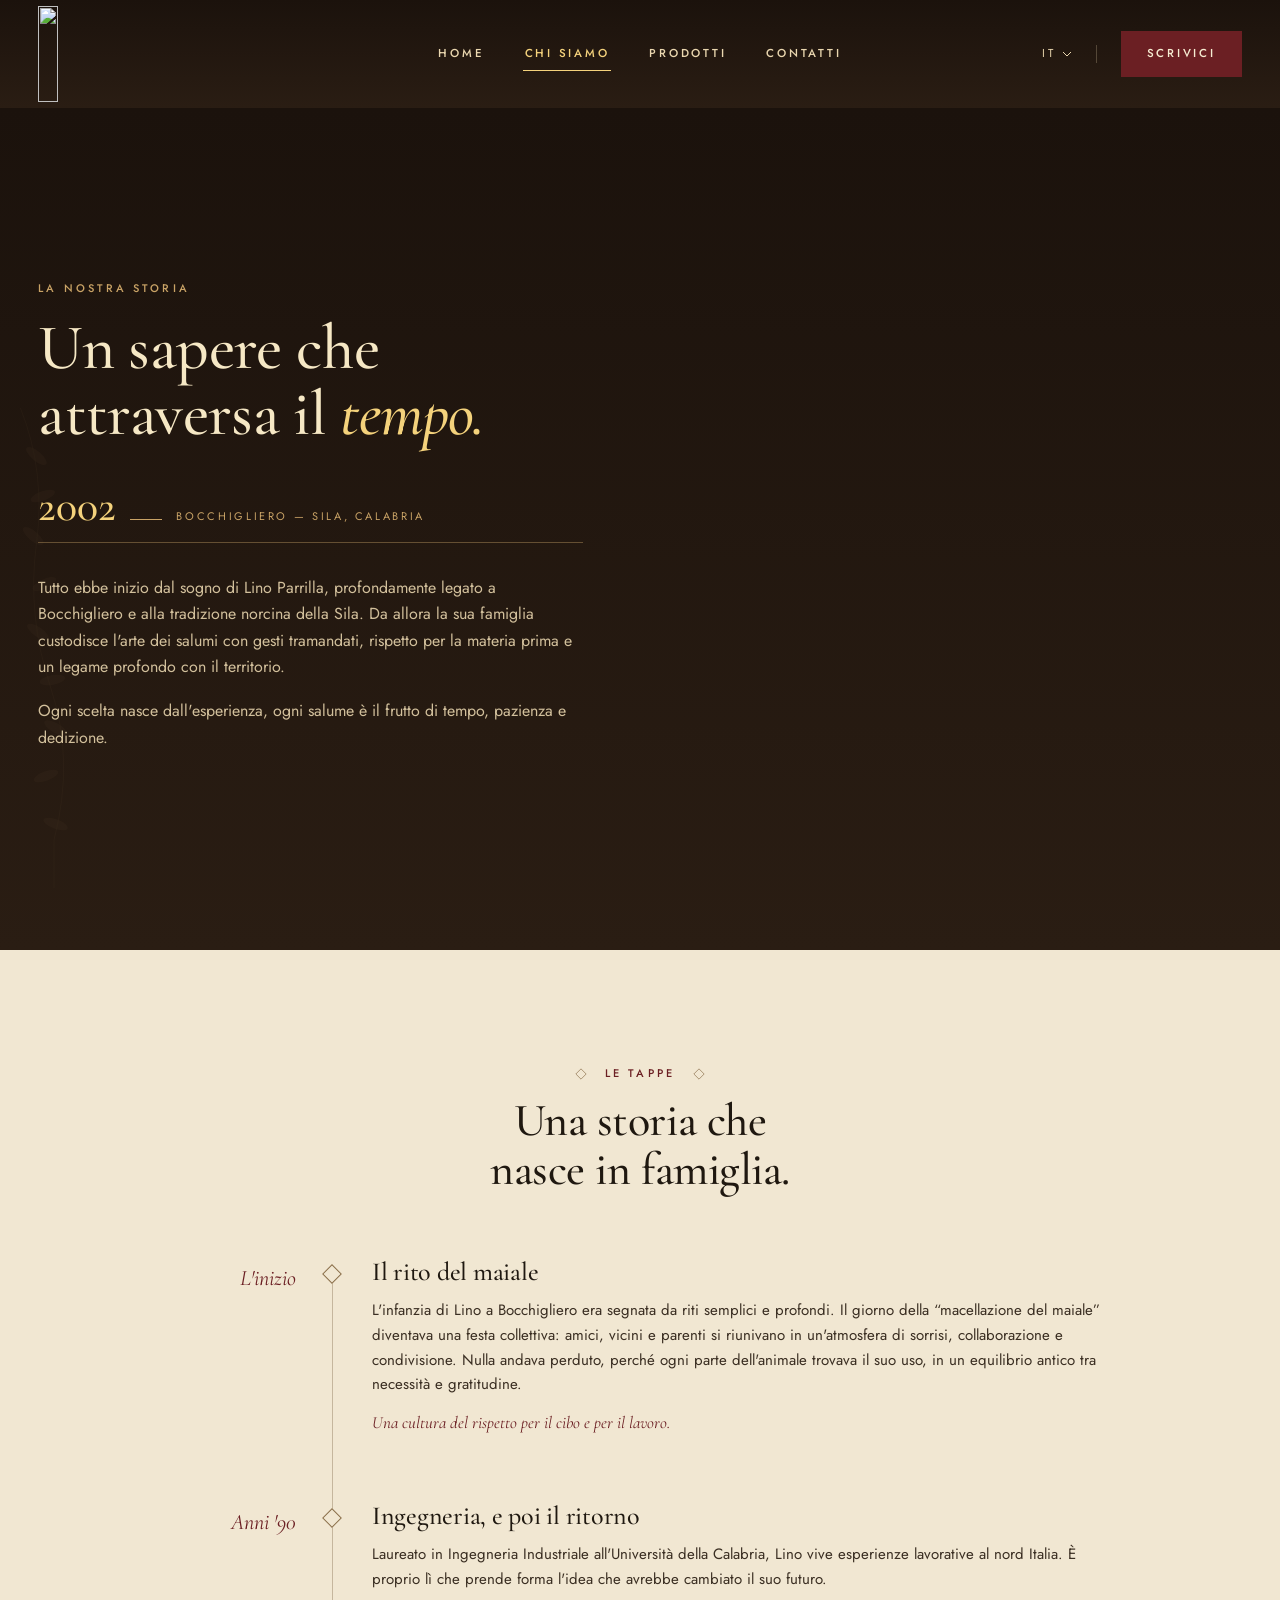
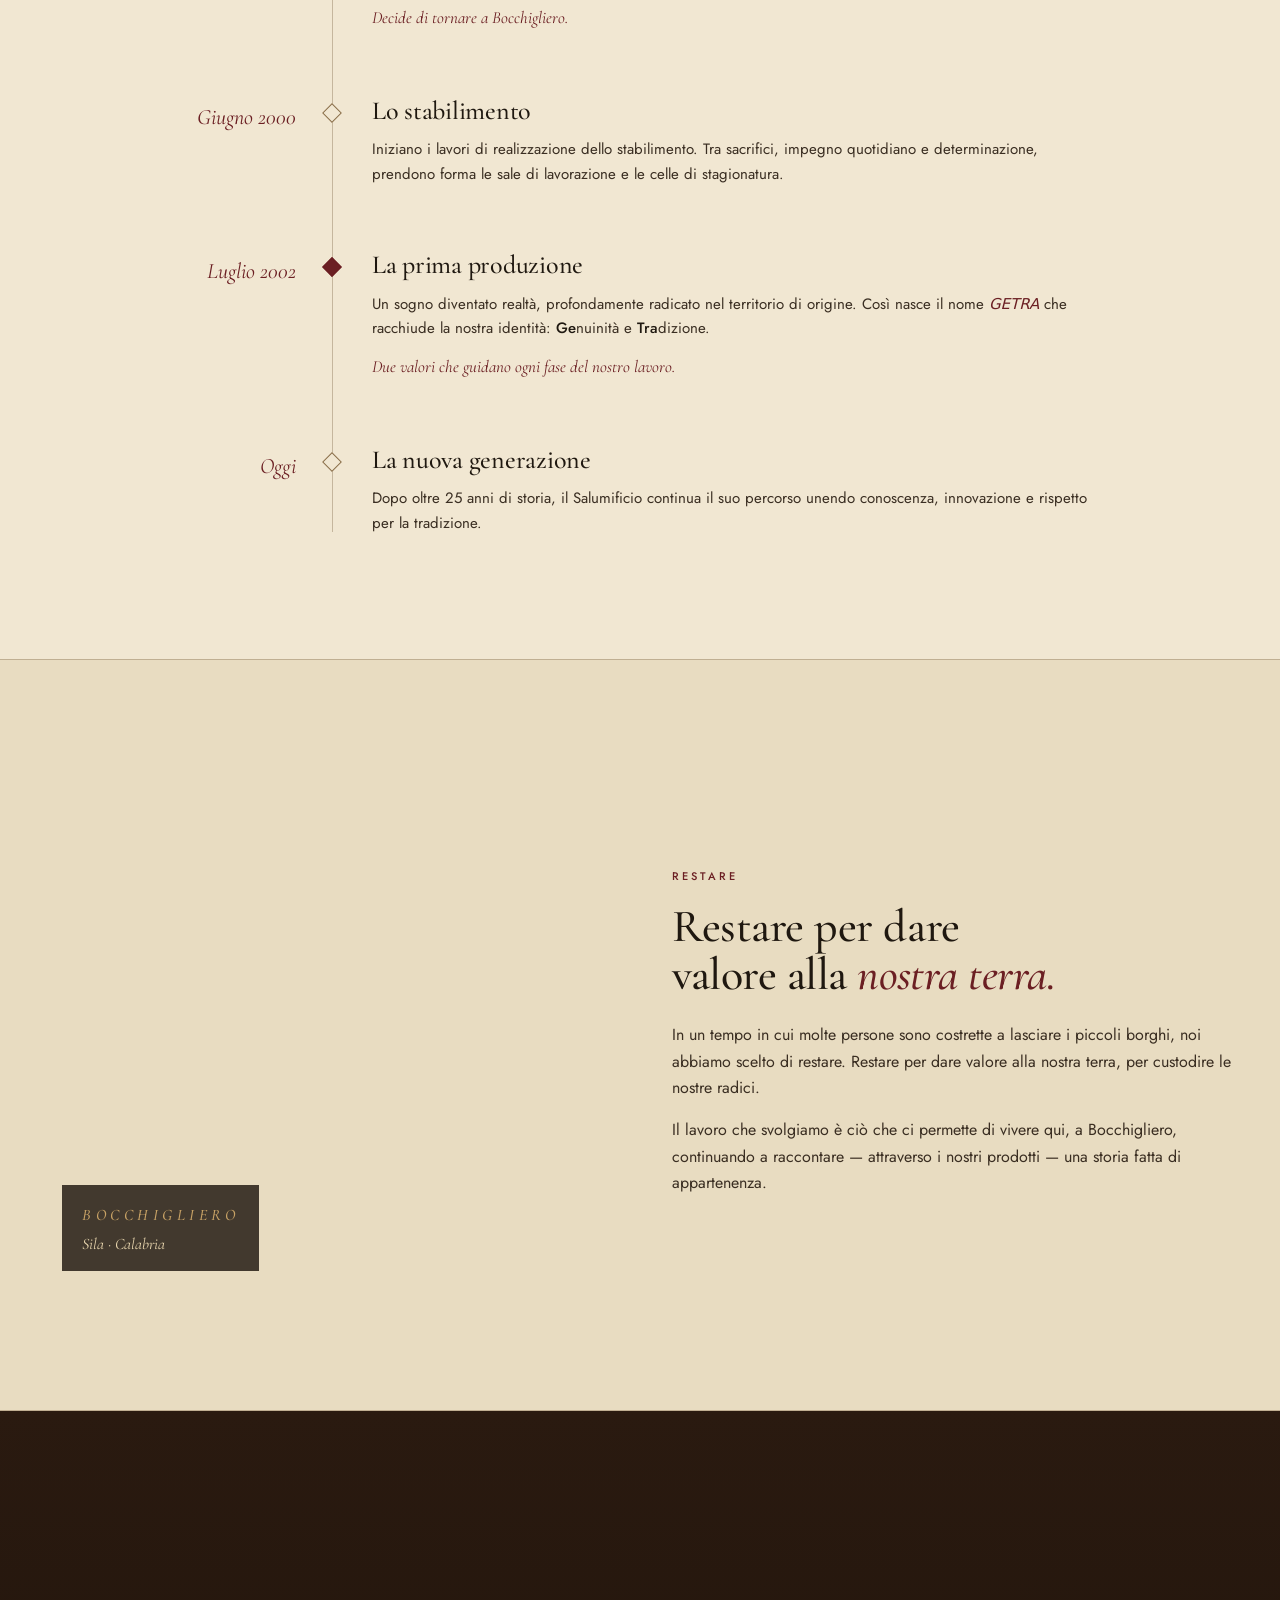
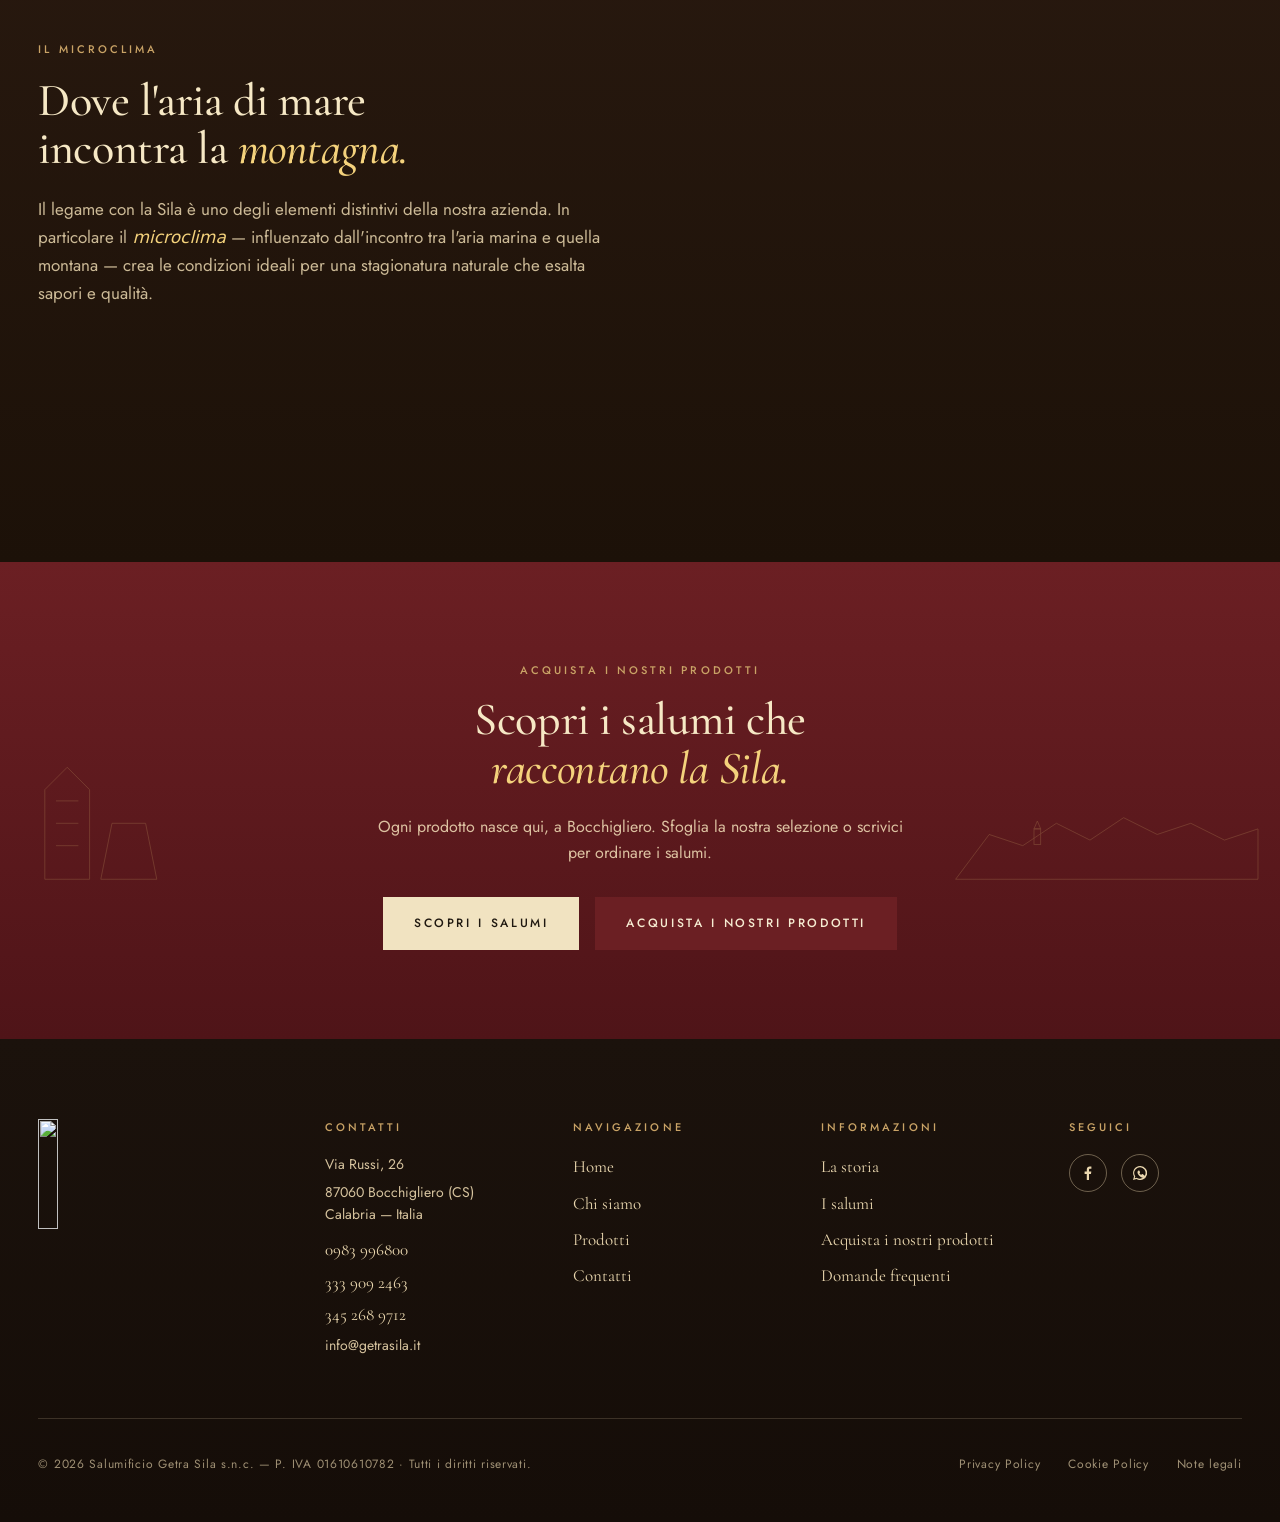
==== commit 87550040: "Update social media links and improve content across multiple HTML files. Remove Instagram links for" ====
--- a/chi-siamo.html
+++ b/chi-siamo.html
@@ -55,7 +55,6 @@
     <p class="mobile-menu__addr">Bocchigliero (CS)<br/>Calabria — Italia</p>
     <div class="mobile-menu__socials">
       <a href="#" aria-label="Facebook"><svg width="14" height="14" viewBox="0 0 14 14" fill="currentColor"><path d="M8 14V8h2l.3-2.4H8V4c0-.7.2-1.2 1.2-1.2H10.4V.6C10.2.6 9.5.5 8.7.5c-1.7 0-2.9 1-2.9 3v2H3.6V8h2.2v6H8z"/></svg></a>
-      <a href="#" aria-label="Instagram"><svg width="14" height="14" viewBox="0 0 14 14" fill="none" stroke="currentColor" stroke-width="1.2"><rect x="1.5" y="1.5" width="11" height="11" rx="3"/><circle cx="7" cy="7" r="2.8"/><circle cx="10.4" cy="3.6" r="0.6" fill="currentColor"/></svg></a>
       <a href="https://wa.me/393452689712" target="_blank" rel="noopener noreferrer" aria-label="WhatsApp"><svg width="14" height="14" viewBox="0 0 14 14" fill="currentColor"><path d="M7 0a7 7 0 00-6 10.5L0 14l3.6-1A7 7 0 107 0zm0 12.7a5.7 5.7 0 01-3-.8l-.2-.1-2.1.5.6-2-.2-.2A5.7 5.7 0 117 12.7zm3.3-4.3l-.8-.4c-.2-.1-.4-.2-.5 0-.2.2-.6.7-.7.8 0 .1-.1.1-.3 0-.6-.3-1.1-.6-1.5-1.3-.1-.2 0-.3.1-.4 0-.1.2-.3.3-.4 0-.1 0-.2.1-.3 0-.1 0-.2 0-.3l-.5-1.2c-.2-.3-.3-.3-.4-.3h-.4c-.1 0-.3 0-.5.2-.2.2-.7.7-.7 1.6 0 1 .7 1.9.8 2 .1.2 1.4 2.2 3.4 3 1.6.6 1.9.5 2.3.5.3 0 1-.4 1.2-.8.1-.4.1-.8.1-.8 0-.1-.2-.1-.4-.2z"/></svg></a>
     </div>
   </div>
@@ -76,13 +75,13 @@
       <div class="cs-hero__year">
         <p class="cs-hero__year-num">2002</p>
         <span class="cs-hero__year-bar"></span>
-        <p class="cs-hero__year-place">Bocchigliero — Sila Greca, Calabria</p>
+        <p class="cs-hero__year-place">Bocchigliero — Sila, Calabria</p>
       </div>
 
       <p class="lead">
         Tutto ebbe inizio dal sogno di Lino Parrilla, profondamente legato
-        a Bocchigliero e alla tradizione norcina della Sila Greca.
-        Da allora la nostra famiglia custodisce l'arte dei salumi
+        a Bocchigliero e alla tradizione norcina della Sila.
+        Da allora la sua famiglia custodisce l'arte dei salumi
         con gesti tramandati, rispetto per la materia prima e
         un legame profondo con il territorio.
       </p>
@@ -91,21 +90,10 @@
         Ogni scelta nasce dall'esperienza, ogni salume è il frutto
         di tempo, pazienza e dedizione.
       </p>
-
-      <blockquote class="cs-quote">
-        <p class="cs-quote__text">"Il tempo non si ferma.<br/>Noi impariamo ad aspettarlo."</p>
-        <p class="cs-quote__sig script">Lino Parrilla</p>
-        <p class="cs-quote__role">— Fondatore —</p>
-      </blockquote>
     </div>
 
     <div class="cs-hero__art">
       <image-slot id="cs-hero" shape="rect" placeholder="Salumi in stagionatura"></image-slot>
-      <!-- Sila label overlay -->
-      <div class="cs-hero__overlay">
-        <p class="eyebrow eyebrow--gold">Cantine di stagionatura</p>
-        <p class="cs-hero__overlay-tag">Sila Greca · 1.200 m s.l.m.</p>
-      </div>
     </div>
   </div>
 
@@ -146,7 +134,7 @@
         <div class="tl-step__dot"></div>
         <div class="tl-step__body">
           <h3>Il rito del maiale</h3>
-          <p>L'infanzia di Lino a Bocchigliero. Il giorno in cui si "macellava il maiale" era una festa collettiva — amici, vicini, parenti riuniti in un'atmosfera fatta di sorrisi, collaborazione e condivisione. Nulla veniva sprecato, ogni parte aveva una destinazione.</p>
+          <p>L'infanzia di Lino a Bocchigliero era segnata da riti semplici e profondi. Il giorno della “macellazione del maiale” diventava una festa collettiva: amici, vicini e parenti si riunivano in un'atmosfera di sorrisi, collaborazione e condivisione. Nulla andava perduto, perché ogni parte dell'animale trovava il suo uso, in un equilibrio antico tra necessità e gratitudine.</p>
           <p class="tl-step__cap">Una cultura del rispetto per il cibo e per il lavoro.</p>
         </div>
       </div>
@@ -166,7 +154,7 @@
         <div class="tl-step__dot"></div>
         <div class="tl-step__body">
           <h3>Lo stabilimento</h3>
-          <p>Iniziano i lavori di realizzazione dello stabilimento. Tra sacrifici, impegno quotidiano e determinazione, prendono forma le sale di lavorazione e le cantine di stagionatura.</p>
+          <p>Iniziano i lavori di realizzazione dello stabilimento. Tra sacrifici, impegno quotidiano e determinazione, prendono forma le sale di lavorazione e le celle di stagionatura.</p>
         </div>
       </div>
 
@@ -185,7 +173,7 @@
         <div class="tl-step__dot"></div>
         <div class="tl-step__body">
           <h3>La nuova generazione</h3>
-          <p>Dopo oltre 25 anni di storia, il Salumificio continua il suo percorso. <strong>Giuseppe</strong>, studente in Ingegneria Alimentare, e <strong>Federica</strong>, Ingegnere Gestionale, portano avanti con passione l'eredità del padre — unendo conoscenza, innovazione e rispetto per la tradizione.</p>
+          <p>Dopo oltre 25 anni di storia, il Salumificio continua il suo percorso unendo conoscenza, innovazione e rispetto per la tradizione.</p>
         </div>
       </div>
     </div>
@@ -199,7 +187,7 @@
       <image-slot id="cs-village" shape="rect" placeholder="Bocchigliero · vista del borgo"></image-slot>
       <div class="restare__caption">
         <p class="eyebrow eyebrow--gold">Bocchigliero</p>
-        <p>Sila Greca · Calabria</p>
+        <p>Sila · Calabria</p>
       </div>
     </div>
     <div class="restare__copy">
@@ -235,91 +223,11 @@
         condizioni ideali per una stagionatura naturale che esalta
         sapori e qualità.
       </p>
-
-      <div class="territorio__points">
-        <div class="terr-point">
-          <span class="terr-point__icon">
-            <svg viewBox="0 0 32 32" fill="none" stroke="currentColor" stroke-width="1.1">
-              <path d="M4 22 L 10 14 L 14 18 L 20 10 L 24 16 L 28 22 Z"/>
-              <line x1="0" y1="22" x2="32" y2="22"/>
-            </svg>
-          </span>
-          <div>
-            <p class="terr-point__title">1.200 m s.l.m.</p>
-            <p class="terr-point__cap">Cantine in altura, aria pura e silenzio.</p>
-          </div>
-        </div>
-        <div class="terr-point">
-          <span class="terr-point__icon">
-            <svg viewBox="0 0 32 32" fill="none" stroke="currentColor" stroke-width="1.1">
-              <path d="M4 16 Q 8 12, 12 16 T 20 16 T 28 16"/>
-              <path d="M4 22 Q 8 18, 12 22 T 20 22 T 28 22"/>
-            </svg>
-          </span>
-          <div>
-            <p class="terr-point__title">Aria di mare</p>
-            <p class="terr-point__cap">Lo Ionio a meno di 30 km, brezze saline costanti.</p>
-          </div>
-        </div>
-        <div class="terr-point">
-          <span class="terr-point__icon">
-            <svg viewBox="0 0 32 32" fill="none" stroke="currentColor" stroke-width="1.1">
-              <path d="M16 4 L 16 28 M 8 12 L 16 4 L 24 12"/>
-              <path d="M 10 22 L 22 22"/>
-            </svg>
-          </span>
-          <div>
-            <p class="terr-point__title">Aria di montagna</p>
-            <p class="terr-point__cap">L'altopiano silano filtra umidità e temperature.</p>
-          </div>
-        </div>
-      </div>
     </div>
 
     <div class="territorio__art">
       <image-slot id="cs-territory" shape="rect" placeholder="Paesaggio Sila · faggete e altopiano"></image-slot>
     </div>
-  </div>
-</section>
-
-<!-- ========== FAMIGLIA ========== -->
-<section class="famiglia">
-  <div class="famiglia__inner">
-    <div class="section-head">
-      <p class="eyebrow">La famiglia Parrilla</p>
-      <h2>Le persone dietro<br/>ogni gesto.</h2>
-    </div>
-
-    <div class="famiglia__grid">
-      <article class="person">
-        <image-slot id="p-lino" shape="rect" placeholder="Lino Parrilla"></image-slot>
-        <div class="person__body">
-          <h3>Lino</h3>
-          <p class="person__role">Fondatore</p>
-          <p>Ingegnere industriale per formazione, norcino per vocazione. Ha riportato a Bocchigliero un sogno nato in famiglia.</p>
-        </div>
-      </article>
-      <article class="person">
-        <image-slot id="p-giuseppe" shape="rect" placeholder="Giuseppe Parrilla"></image-slot>
-        <div class="person__body">
-          <h3>Giuseppe</h3>
-          <p class="person__role">Nuova generazione</p>
-          <p>Studente in Ingegneria Alimentare. Porta in laboratorio metodo, ricerca e voglia di sperimentare nel rispetto della tradizione.</p>
-        </div>
-      </article>
-      <article class="person">
-        <image-slot id="p-federica" shape="rect" placeholder="Federica Parrilla"></image-slot>
-        <div class="person__body">
-          <h3>Federica</h3>
-          <p class="person__role">Nuova generazione</p>
-          <p>Ingegnere Gestionale. Coordina processi e relazioni con la cura di chi sa che la qualità si costruisce ogni giorno.</p>
-        </div>
-      </article>
-    </div>
-
-    <p class="famiglia__motto">
-      "Per la famiglia Parrilla, la qualità<br/>non è una scelta — è un valore <em>imprescindibile</em>."
-    </p>
   </div>
 </section>
 
@@ -340,16 +248,15 @@
     </g>
   </svg>
   <div class="cta-band__inner">
-    <p class="eyebrow eyebrow--gold">Vieni a conoscerci</p>
+    <p class="eyebrow eyebrow--gold">Acquista i nostri prodotti</p>
     <h2>Scopri i salumi che<br/><em>raccontano la Sila.</em></h2>
     <p class="cta-band__lead">
       Ogni prodotto nasce qui, a Bocchigliero. Sfoglia la nostra
-      selezione o vieni a trovarci in salumificio — ti faremo
-      conoscere il nostro lavoro.
+      selezione o scrivici per ordinare i salumi.
     </p>
     <div class="cta-band__ctas">
       <a href="/prodotti" class="btn btn--cream">Scopri i salumi</a>
-      <a href="/contatti" class="btn">Vieni a trovarci</a>
+      <a href="/contatti" class="btn">Acquista i nostri prodotti</a>
     </div>
   </div>
 </section>
@@ -387,48 +294,17 @@
       <ul>
         <li><a href="/chi-siamo">La storia</a></li>
         <li><a href="/prodotti">I salumi</a></li>
-        <li><a href="/contatti">Vieni a trovarci</a></li>
+        <li><a href="/contatti">Acquista i nostri prodotti</a></li>
         <li><a href="/contatti">Domande frequenti</a></li>
       </ul>
     </div>
     <div class="footer-col">
-      <h4>Newsletter</h4>
-      <p>Iscriviti per ricevere storie, novità e ricette dalla Sila.</p>
-      <form class="newsletter" onsubmit="event.preventDefault();">
-        <input type="email" placeholder="La tua email" />
-        <button type="submit" aria-label="Iscriviti">
-          <svg width="22" height="14" viewBox="0 0 22 14" fill="none"><path d="M0 7h20m0 0L15 2m5 5l-5 5" stroke="currentColor" stroke-width="1.2"/></svg>
-        </button>
-      </form>
-      <div class="socials">
+      <h4>Seguici</h4>
+      <div class="socials" style="margin-top: 0;">
         <a href="#" aria-label="Facebook"><svg width="14" height="14" viewBox="0 0 14 14" fill="currentColor"><path d="M8 14V8h2l.3-2.4H8V4c0-.7.2-1.2 1.2-1.2H10.4V.6C10.2.6 9.5.5 8.7.5c-1.7 0-2.9 1-2.9 3v2H3.6V8h2.2v6H8z"/></svg></a>
-        <a href="#" aria-label="Instagram"><svg width="14" height="14" viewBox="0 0 14 14" fill="none" stroke="currentColor" stroke-width="1.2"><rect x="1.5" y="1.5" width="11" height="11" rx="3"/><circle cx="7" cy="7" r="2.8"/><circle cx="10.4" cy="3.6" r="0.6" fill="currentColor"/></svg></a>
         <a href="https://wa.me/393452689712" target="_blank" rel="noopener noreferrer" aria-label="WhatsApp"><svg width="14" height="14" viewBox="0 0 14 14" fill="currentColor"><path d="M7 0a7 7 0 00-6 10.5L0 14l3.6-1A7 7 0 107 0zm0 12.7a5.7 5.7 0 01-3-.8l-.2-.1-2.1.5.6-2-.2-.2A5.7 5.7 0 117 12.7zm3.3-4.3l-.8-.4c-.2-.1-.4-.2-.5 0-.2.2-.6.7-.7.8 0 .1-.1.1-.3 0-.6-.3-1.1-.6-1.5-1.3-.1-.2 0-.3.1-.4 0-.1.2-.3.3-.4 0-.1 0-.2.1-.3 0-.1 0-.2 0-.3l-.5-1.2c-.2-.3-.3-.3-.4-.3h-.4c-.1 0-.3 0-.5.2-.2.2-.7.7-.7 1.6 0 1 .7 1.9.8 2 .1.2 1.4 2.2 3.4 3 1.6.6 1.9.5 2.3.5.3 0 1-.4 1.2-.8.1-.4.1-.8.1-.8 0-.1-.2-.1-.4-.2z"/></svg></a>
       </div>
     </div>
-  </div>
-  <div class="footer-stamp">
-    <svg viewBox="0 0 120 120">
-      <g fill="none" stroke="#c9a366" stroke-width="0.6" opacity="0.65">
-        <circle cx="60" cy="60" r="54"/>
-        <circle cx="60" cy="60" r="50"/>
-        <defs>
-          <path id="fstamp-t" d="M 14 60 A 46 46 0 0 1 106 60" fill="none"/>
-          <path id="fstamp-b" d="M 14 60 A 46 46 0 0 0 106 60" fill="none"/>
-        </defs>
-        <text font-family="Jost" font-size="6.6" letter-spacing="2.8" fill="#c9a366" stroke="none">
-          <textPath href="#fstamp-t" startOffset="50%" text-anchor="middle">GETRA SILA · BOCCHIGLIERO</textPath>
-        </text>
-        <text font-family="Jost" font-size="6" letter-spacing="2" fill="#c9a366" stroke="none">
-          <textPath href="#fstamp-b" startOffset="50%" text-anchor="middle">GENUINITÀ · TRADIZIONE</textPath>
-        </text>
-        <g fill="#c9a366" stroke="none">
-          <path d="M 40 64 L 50 52 L 56 56 L 60 50 L 64 56 L 70 52 L 80 64 L 80 70 L 40 70 Z" opacity="0.85"/>
-          <rect x="58.5" y="42" width="1.6" height="10"/>
-          <polygon points="57.5,42 59.3,38 61.1,42"/>
-        </g>
-      </g>
-    </svg>
   </div>
   <div class="footer-bottom">
     <p>© 2026 Salumificio Getra Sila s.n.c. — P. IVA 01610610782 · Tutti i diritti riservati.</p>
--- a/styles.css
+++ b/styles.css
@@ -0,0 +1,667 @@
+/* =========================================================
+   SALUMIFICIO GETRA SILA — design system
+   ========================================================= */
+
+:root {
+  /* Palette — parchment, wine, sepia */
+  --bg-cream: #f1e7d2;
+  --bg-cream-soft: #f5eedb;
+  --bg-cream-warm: #e8dcc1;
+  --bg-paper: #ede2c8;
+  --ink: #1f1810;
+  --ink-soft: #3a2e22;
+  --ink-mute: #6b5b48;
+  --ink-faint: #9a8767;
+
+  --wine: #6b1f23;
+  --wine-deep: #4f1418;
+  --wine-soft: #8a2a2f;
+
+  --sepia: #8a6f4a;
+  --sepia-soft: #b9a37c;
+  --sepia-faint: #cfb98f;
+  --sepia-line: rgba(106, 80, 48, 0.32);
+
+  --gold: #b08c4f;
+  --gold-soft: #c9a366;
+
+  --dark: #1b120c;
+  --dark-soft: #2a1d13;
+  --dark-warm: #3a2818;
+
+  /* Type */
+  --ff-display: "Cormorant Garamond", "EB Garamond", Georgia, serif;
+  --ff-body: "Jost", "Helvetica Neue", system-ui, sans-serif;
+  --ff-script: "Allura", "Apple Chancery", cursive;
+  --ff-label: "Jost", system-ui, sans-serif;
+
+  /* Type scale */
+  --fs-display-xl: clamp(56px, 7vw, 116px);
+  --fs-display: clamp(44px, 5.4vw, 86px);
+  --fs-h2: clamp(34px, 3.6vw, 60px);
+  --fs-h3: clamp(24px, 2vw, 32px);
+  --fs-lead: clamp(16px, 1.1vw, 18px);
+  --fs-body: 15px;
+  --fs-small: 13px;
+  --fs-label: 11px;
+
+  /* Layout */
+  --maxw: 1440px;
+  --gutter: clamp(20px, 3vw, 56px);
+  --topbar-h: 108px;
+}
+
+/* ========== Reset / base ========== */
+* { box-sizing: border-box; }
+html, body { margin: 0; padding: 0; }
+html { scroll-behavior: smooth; overflow-x: hidden; scroll-padding-top: calc(var(--topbar-h) + 16px); }
+body {
+  font-family: var(--ff-body);
+  font-size: var(--fs-body);
+  color: var(--ink);
+  background: var(--bg-cream);
+  font-weight: 400;
+  line-height: 1.55;
+  -webkit-font-smoothing: antialiased;
+  text-rendering: optimizeLegibility;
+  overflow-x: hidden;
+}
+
+img { max-width: 100%; display: block; height: auto; }
+a { color: inherit; text-decoration: none; -webkit-tap-highlight-color: transparent; }
+button, .btn, .link-arrow { touch-action: manipulation; }
+
+/* Paper grain — subtle */
+body::before {
+  content: "";
+  position: fixed; inset: 0;
+  pointer-events: none;
+  z-index: 1;
+  background-image:
+    radial-gradient(ellipse at 20% 0%, rgba(255, 240, 210, 0.45), transparent 60%),
+    radial-gradient(ellipse at 90% 100%, rgba(80, 50, 20, 0.05), transparent 50%);
+  opacity: 0.85;
+}
+main, header, footer, section { position: relative; z-index: 2; }
+
+/* ========== Typography ========== */
+h1, h2, h3, h4 { font-family: var(--ff-display); font-weight: 500; color: var(--ink); margin: 0; letter-spacing: -0.01em; }
+h1 { font-size: var(--fs-display); line-height: 1.02; }
+h2 { font-size: var(--fs-h2); line-height: 1.05; }
+h3 { font-size: var(--fs-h3); line-height: 1.15; }
+em, .italic { font-style: italic; }
+
+.eyebrow {
+  font-family: var(--ff-label);
+  font-size: var(--fs-label);
+  font-weight: 500;
+  letter-spacing: 0.28em;
+  text-transform: uppercase;
+  color: var(--wine);
+}
+.eyebrow--mute { color: var(--ink-mute); }
+.eyebrow--gold { color: var(--gold-soft); }
+
+.script {
+  font-family: var(--ff-script);
+  font-weight: 400;
+}
+
+.lead {
+  font-size: var(--fs-lead);
+  line-height: 1.65;
+  color: var(--ink-soft);
+}
+
+/* ========== Buttons ========== */
+.btn {
+  display: inline-flex;
+  align-items: center;
+  justify-content: center;
+  gap: 10px;
+  padding: 16px 30px;
+  font-family: var(--ff-label);
+  font-size: 12px;
+  font-weight: 500;
+  letter-spacing: 0.22em;
+  text-transform: uppercase;
+  background: var(--wine);
+  color: #f6ecd2;
+  border: 1px solid var(--wine);
+  cursor: pointer;
+  transition: background 0.22s, color 0.22s, transform 0.22s;
+}
+.btn:hover { background: var(--wine-deep); }
+.btn--ghost {
+  background: transparent;
+  color: var(--wine);
+  border: 1px solid var(--wine);
+}
+.btn--ghost:hover { background: var(--wine); color: #f6ecd2; }
+.btn--cream {
+  background: #f1e3c1;
+  color: var(--ink);
+  border: 1px solid #f1e3c1;
+}
+.btn--cream:hover { background: #fff; }
+
+.link-arrow {
+  display: inline-flex;
+  align-items: center;
+  gap: 12px;
+  font-family: var(--ff-label);
+  font-size: 11px;
+  font-weight: 500;
+  letter-spacing: 0.24em;
+  text-transform: uppercase;
+  color: var(--ink);
+  padding-bottom: 6px;
+  border-bottom: 1px solid var(--ink);
+  transition: gap 0.2s;
+}
+.link-arrow:hover { gap: 18px; }
+.link-arrow svg { width: 18px; height: 12px; }
+
+/* ========== Topbar ========== */
+.topbar {
+  position: sticky; top: 0;
+  z-index: 50;
+  height: var(--topbar-h);
+  display: flex; align-items: center;
+  background: transparent;
+  transition: background 0.3s, border-color 0.3s;
+}
+.topbar--dark {
+  background: linear-gradient(180deg, var(--dark) 0%, var(--dark-soft) 100%);
+  color: #ead7af;
+}
+.topbar--dark .nav-link,
+.topbar--dark .lang { color: #ead7af; }
+.topbar--dark .nav-link:hover { color: #fff; }
+.topbar--dark .topbar__cta { color: #f6ecd2; }
+.topbar--cream { background: var(--bg-cream); border-bottom: 1px solid var(--sepia-line); }
+
+.topbar__inner {
+  width: 100%;
+  max-width: var(--maxw);
+  margin: 0 auto;
+  padding: 0 var(--gutter);
+  display: grid;
+  grid-template-columns: 1fr auto 1fr;
+  align-items: center;
+  gap: 32px;
+}
+
+.brand { display: inline-flex; align-items: center; }
+.brand img,
+.brand svg { height: 96px; width: auto; display: block; }
+.topbar--dark .brand .b-fill { fill: #ead7af; }
+.topbar--dark .brand .b-stroke { stroke: #ead7af; }
+
+.nav { display: flex; justify-content: center; gap: 36px; }
+.nav-link {
+  font-family: var(--ff-label);
+  font-size: 11.5px;
+  font-weight: 500;
+  letter-spacing: 0.24em;
+  text-transform: uppercase;
+  color: var(--ink);
+  padding: 8px 2px;
+  border-bottom: 1.5px solid transparent;
+  transition: color 0.2s, border-color 0.2s;
+}
+.nav-link:hover { color: var(--wine); }
+.nav-link--active { border-bottom-color: var(--wine); color: var(--wine); }
+.topbar--dark .nav-link--active { color: #f4d27c; border-bottom-color: #f4d27c; }
+
+.topbar__right {
+  display: flex; align-items: center; gap: 24px;
+  justify-content: flex-end;
+}
+.lang {
+  font-family: var(--ff-label);
+  font-size: 11.5px;
+  letter-spacing: 0.22em;
+  text-transform: uppercase;
+  display: inline-flex; align-items: center; gap: 6px;
+  padding-right: 24px;
+  border-right: 1px solid var(--sepia-line);
+  cursor: pointer;
+}
+.topbar--dark .lang { border-right-color: rgba(234, 215, 175, 0.25); }
+.topbar__cta {
+  padding: 14px 26px;
+  background: var(--wine);
+  color: #f6ecd2;
+  font-family: var(--ff-label);
+  font-size: 11.5px;
+  font-weight: 500;
+  letter-spacing: 0.24em;
+  text-transform: uppercase;
+}
+.topbar__cta:hover { background: var(--wine-deep); }
+
+/* ========== Decorative corner stamp ========== */
+.corner-stamp {
+  position: absolute;
+  z-index: 5;
+  pointer-events: none;
+}
+.corner-stamp--bl { bottom: 28px; left: 28px; width: 112px; height: 112px; }
+
+/* Landscape line illustration */
+.landscape-line {
+  position: absolute;
+  bottom: 0; left: 0; right: 0;
+  pointer-events: none;
+  opacity: 0.36;
+  z-index: 2;
+}
+
+/* Botanical accents */
+.botanical {
+  position: absolute;
+  pointer-events: none;
+  opacity: 0.32;
+  z-index: 1;
+}
+
+/* Diamond divider */
+.diamond-divider {
+  display: flex; align-items: center; justify-content: center;
+  gap: 18px;
+  color: var(--sepia);
+}
+.diamond-divider::before,
+.diamond-divider::after {
+  content: ""; height: 1px; flex: 1; max-width: 96px;
+  background: var(--sepia-line);
+}
+
+/* ========== Sections ========== */
+.section { padding: clamp(80px, 9vw, 140px) var(--gutter); }
+.section--tight { padding: clamp(60px, 6vw, 100px) var(--gutter); }
+.section__inner { max-width: var(--maxw); margin: 0 auto; }
+
+.section-head {
+  text-align: center;
+  display: flex; flex-direction: column; align-items: center;
+  gap: 14px;
+  margin-bottom: 64px;
+}
+.section-head h2 { max-width: 800px; }
+.section-head .lead { max-width: 640px; margin: 0; }
+
+/* ========== Cards ========== */
+.card {
+  background: var(--bg-cream-soft);
+  border: 1px solid var(--sepia-line);
+  padding: 28px;
+  position: relative;
+}
+.card--ornate::before {
+  content: "";
+  position: absolute;
+  inset: 7px;
+  pointer-events: none;
+  --bk-color: var(--sepia);
+  --bk-len: 16px;
+  background:
+    /* top-left */
+    linear-gradient(var(--bk-color), var(--bk-color)) top left / var(--bk-len) 1px no-repeat,
+    linear-gradient(var(--bk-color), var(--bk-color)) top left / 1px var(--bk-len) no-repeat,
+    /* top-right */
+    linear-gradient(var(--bk-color), var(--bk-color)) top right / var(--bk-len) 1px no-repeat,
+    linear-gradient(var(--bk-color), var(--bk-color)) top right / 1px var(--bk-len) no-repeat,
+    /* bottom-left */
+    linear-gradient(var(--bk-color), var(--bk-color)) bottom left / var(--bk-len) 1px no-repeat,
+    linear-gradient(var(--bk-color), var(--bk-color)) bottom left / 1px var(--bk-len) no-repeat,
+    /* bottom-right */
+    linear-gradient(var(--bk-color), var(--bk-color)) bottom right / var(--bk-len) 1px no-repeat,
+    linear-gradient(var(--bk-color), var(--bk-color)) bottom right / 1px var(--bk-len) no-repeat;
+}
+.card--ornate::after { display: none; }
+
+/* ========== Footer ========== */
+.site-footer {
+  background: linear-gradient(180deg, var(--dark) 0%, #150d08 100%);
+  color: #ead7af;
+  padding: 80px var(--gutter) 36px;
+  position: relative;
+  z-index: 3;
+}
+.site-footer .footer-grid {
+  max-width: var(--maxw); margin: 0 auto;
+  display: grid;
+  grid-template-columns: 1.2fr 1fr 1fr 1fr 0.9fr;
+  gap: 56px;
+  align-items: flex-start;
+}
+.site-footer .brand img,
+.site-footer .brand svg { height: 110px; }
+.site-footer .brand .b-fill { fill: #ead7af; }
+.site-footer .brand .b-stroke { stroke: #ead7af; }
+
+.footer-col h4 {
+  font-family: var(--ff-label);
+  font-size: 11px;
+  font-weight: 500;
+  letter-spacing: 0.28em;
+  text-transform: uppercase;
+  color: #c9a366;
+  margin-bottom: 18px;
+}
+.footer-col ul { list-style: none; margin: 0; padding: 0; display: flex; flex-direction: column; gap: 10px; }
+.footer-col a { font-family: var(--ff-display); font-size: 17px; color: #ead7af; }
+.footer-col a:hover { color: #fff; }
+.footer-col p { margin: 0 0 6px; font-size: 14px; color: #d6c39e; }
+
+.newsletter {
+  margin-top: 18px;
+  display: flex; align-items: center;
+  border-bottom: 1px solid rgba(234, 215, 175, 0.35);
+  padding-bottom: 8px;
+}
+.newsletter input {
+  background: transparent; border: 0; outline: 0;
+  color: #ead7af;
+  font-family: var(--ff-display); font-size: 17px;
+  flex: 1; padding: 8px 0;
+}
+.newsletter input::placeholder { color: rgba(234, 215, 175, 0.55); }
+.newsletter button {
+  background: transparent; border: 0; cursor: pointer;
+  color: #ead7af; padding: 8px; display: inline-flex;
+}
+
+.socials { display: flex; gap: 14px; margin-top: 22px; }
+.socials a {
+  width: 38px; height: 38px; border-radius: 50%;
+  border: 1px solid rgba(234, 215, 175, 0.4);
+  display: inline-flex; align-items: center; justify-content: center;
+}
+.socials a:hover { border-color: #f4d27c; color: #f4d27c; }
+
+.footer-bottom {
+  max-width: var(--maxw); margin: 56px auto 0;
+  padding-top: 24px;
+  border-top: 1px solid rgba(234, 215, 175, 0.18);
+  display: flex; justify-content: space-between; align-items: center;
+  font-size: 12px; color: rgba(234, 215, 175, 0.65);
+  letter-spacing: 0.06em;
+}
+.footer-bottom .legal { display: flex; gap: 28px; }
+.footer-bottom .legal a:hover { color: #fff; }
+
+.footer-stamp {
+  position: absolute; left: 50%; transform: translateX(-50%);
+  bottom: 70px;
+  width: 110px; height: 110px;
+  opacity: 0.5;
+  pointer-events: none;
+}
+
+/* ========== Page hero scaffolding ========== */
+.page-hero {
+  position: relative;
+  min-height: calc(100vh - var(--topbar-h));
+  display: flex;
+  overflow: hidden;
+}
+
+/* ========== Image slot styling ========== */
+image-slot {
+  --slot-bg: linear-gradient(160deg, #2a1d13 0%, #1a1108 100%);
+  --slot-fg: rgba(234, 215, 175, 0.55);
+  border-radius: 0;
+  position: relative;
+}
+image-slot::part(label),
+image-slot::part(hint) {
+  font-family: var(--ff-label);
+  letter-spacing: 0.18em;
+  text-transform: uppercase;
+  font-size: 10px;
+}
+
+/* ========== Burger button ========== */
+.burger {
+  display: none;
+  background: transparent;
+  border: 0;
+  padding: 10px;
+  cursor: pointer;
+  color: inherit;
+  position: relative;
+  z-index: 60;
+  align-items: center;
+  justify-content: center;
+}
+.burger__lines {
+  position: relative;
+  display: block;
+  width: 28px;
+  height: 18px;
+}
+.burger__lines span {
+  position: absolute;
+  left: 0;
+  display: block;
+  width: 100%;
+  height: 1.5px;
+  background: currentColor;
+  transition: transform 0.32s ease, top 0.32s ease, opacity 0.2s ease, background 0.2s;
+}
+.burger__lines span:nth-child(1) { top: 2px; }
+.burger__lines span:nth-child(2) { top: 8px; width: 70%; }
+.burger__lines span:nth-child(3) { top: 14px; }
+.burger.is-open { color: var(--ink); }
+.burger.is-open .burger__lines span:nth-child(1) { top: 8px; transform: rotate(45deg); }
+.burger.is-open .burger__lines span:nth-child(2) { opacity: 0; }
+.burger.is-open .burger__lines span:nth-child(3) { top: 8px; transform: rotate(-45deg); width: 100%; }
+
+/* ========== Fullscreen mobile menu ========== */
+.mobile-menu {
+  position: fixed;
+  inset: 0;
+  z-index: 55;
+  background: linear-gradient(180deg, var(--bg-cream) 0%, var(--bg-cream-warm) 100%);
+  display: flex;
+  align-items: center;
+  justify-content: center;
+  opacity: 0;
+  visibility: hidden;
+  transform: translateY(-8px);
+  transition: opacity 0.32s ease, transform 0.32s ease, visibility 0.32s;
+  overflow-y: auto;
+  padding: calc(var(--topbar-h) + 12px) var(--gutter) 48px;
+}
+.mobile-menu.is-open {
+  opacity: 1;
+  visibility: visible;
+  transform: translateY(0);
+}
+.mobile-menu::before {
+  content: "";
+  position: absolute;
+  inset: 0;
+  pointer-events: none;
+  background:
+    radial-gradient(ellipse at 20% 0%, rgba(255, 240, 210, 0.55), transparent 60%),
+    radial-gradient(ellipse at 90% 100%, rgba(80, 50, 20, 0.06), transparent 50%);
+}
+.mobile-menu__inner {
+  position: relative;
+  text-align: center;
+  width: 100%;
+  max-width: 520px;
+  display: flex;
+  flex-direction: column;
+  align-items: center;
+  gap: 26px;
+}
+.mobile-menu__eyebrow {
+  font-family: var(--ff-label);
+  font-size: 10.5px;
+  letter-spacing: 0.32em;
+  text-transform: uppercase;
+  color: var(--wine);
+  margin: 0;
+}
+.mobile-menu__nav {
+  display: flex;
+  flex-direction: column;
+  gap: 14px;
+  width: 100%;
+}
+.mobile-menu__nav a {
+  font-family: var(--ff-display);
+  font-size: clamp(34px, 8vw, 48px);
+  font-weight: 500;
+  line-height: 1.1;
+  color: var(--ink);
+  letter-spacing: -0.01em;
+  transition: color 0.2s;
+  display: inline-block;
+}
+.mobile-menu__nav a:hover { color: var(--wine); }
+.mobile-menu__nav a.is-active {
+  color: var(--wine);
+  font-style: italic;
+}
+.mobile-menu__divider {
+  width: 40px;
+  height: 1px;
+  background: var(--sepia-line);
+  border: 0;
+  margin: 8px 0;
+}
+.mobile-menu__cta {
+  display: inline-flex;
+  align-items: center;
+  gap: 10px;
+  padding: 16px 32px;
+  background: var(--wine);
+  color: #f6ecd2;
+  font-family: var(--ff-label);
+  font-size: 12px;
+  font-weight: 500;
+  letter-spacing: 0.22em;
+  text-transform: uppercase;
+  transition: background 0.22s;
+}
+.mobile-menu__cta:hover { background: var(--wine-deep); }
+.mobile-menu__addr {
+  font-family: var(--ff-label);
+  font-size: 11px;
+  letter-spacing: 0.24em;
+  text-transform: uppercase;
+  color: var(--ink-mute);
+  margin: 4px 0 0;
+  line-height: 1.8;
+}
+.mobile-menu__socials {
+  display: flex;
+  gap: 14px;
+  margin-top: 4px;
+}
+.mobile-menu__socials a {
+  width: 38px; height: 38px; border-radius: 50%;
+  border: 1px solid var(--sepia-line);
+  display: inline-flex; align-items: center; justify-content: center;
+  color: var(--ink-soft);
+  transition: border-color 0.2s, color 0.2s;
+}
+.mobile-menu__socials a:hover { border-color: var(--wine); color: var(--wine); }
+
+.mobile-menu__close {
+  position: absolute;
+  top: 18px;
+  right: 18px;
+  width: 48px;
+  height: 48px;
+  background: transparent;
+  border: 1px solid var(--sepia-line);
+  border-radius: 50%;
+  display: inline-flex;
+  align-items: center;
+  justify-content: center;
+  cursor: pointer;
+  color: var(--ink);
+  padding: 0;
+  z-index: 3;
+  transition: border-color 0.2s, color 0.2s, transform 0.2s;
+}
+.mobile-menu__close svg { width: 20px; height: 20px; }
+.mobile-menu__close:hover {
+  color: var(--wine);
+  border-color: var(--wine);
+  transform: rotate(90deg);
+}
+
+body.menu-open { overflow: hidden; }
+body.menu-open .burger { display: none; }
+
+/* ========== Responsive ========== */
+@media (max-width: 880px) {
+  .topbar__inner { grid-template-columns: 1fr auto; gap: 16px; }
+  .nav { display: none; }
+  .topbar__right { display: none; }
+  .burger { display: inline-flex; }
+  .site-footer .footer-grid { grid-template-columns: 1fr 1fr; gap: 36px; }
+  .footer-bottom { flex-direction: column; gap: 14px; text-align: center; }
+  .footer-stamp { display: none; }
+
+  /* Decorative — hide on small screens to avoid overlap */
+  .botanical { display: none !important; }
+  .corner-stamp { width: 72px; height: 72px; opacity: 0.35; }
+  .corner-stamp--bl { bottom: 16px; left: 16px; }
+
+  /* CTA band (shared across pages) */
+  .cta-band { padding: 48px var(--gutter); }
+  .cta-band__art { display: none; }
+  .cta-band__ctas { flex-direction: column; align-items: stretch; gap: 12px; }
+  .cta-band__ctas .btn,
+  .cta-band__ctas .btn--ghost { width: 100%; max-width: 320px; margin: 0 auto; }
+
+  /* Strip (defined in index + prodotti) */
+  .strip { padding: 28px var(--gutter); }
+  .strip__inner { grid-template-columns: 1fr 1fr; gap: 24px; }
+
+  /* Section spacing */
+  .section { padding: clamp(56px, 8vw, 80px) var(--gutter); }
+  .section--tight { padding: clamp(48px, 6vw, 64px) var(--gutter); }
+  .section-head { margin-bottom: 40px; }
+}
+
+@media (max-width: 600px) {
+  :root {
+    --topbar-h: 72px;
+    --gutter: 20px;
+  }
+  .brand img,
+  .brand svg { height: 70px; }
+  .strip__inner { grid-template-columns: 1fr 1fr; gap: 22px; }
+  .strip__item p { font-size: 11px; letter-spacing: 0.18em; }
+  .strip__item svg { width: 40px; height: 40px; flex: 0 0 40px; }
+  .site-footer { padding: 56px var(--gutter) 28px; }
+  .site-footer .footer-grid { grid-template-columns: 1fr; gap: 28px; text-align: left; }
+  .footer-bottom { font-size: 11px; }
+  .footer-bottom .legal { flex-wrap: wrap; justify-content: center; gap: 16px; }
+
+  .corner-stamp { display: none; }
+
+  /* Touch-friendly targets */
+  .btn { min-height: 48px; padding: 14px 24px; }
+  .link-arrow { min-height: 44px; align-items: center; }
+  .mobile-menu__close { top: max(12px, env(safe-area-inset-top)); right: max(12px, env(safe-area-inset-right)); }
+}
+
+@media (max-width: 420px) {
+  .strip__inner { grid-template-columns: 1fr; }
+  .brand img,
+  .brand svg { height: 58px; }
+  .burger { padding: 8px; }
+  .site-footer .brand img,
+  .site-footer .brand svg { height: 78px; }
+}
